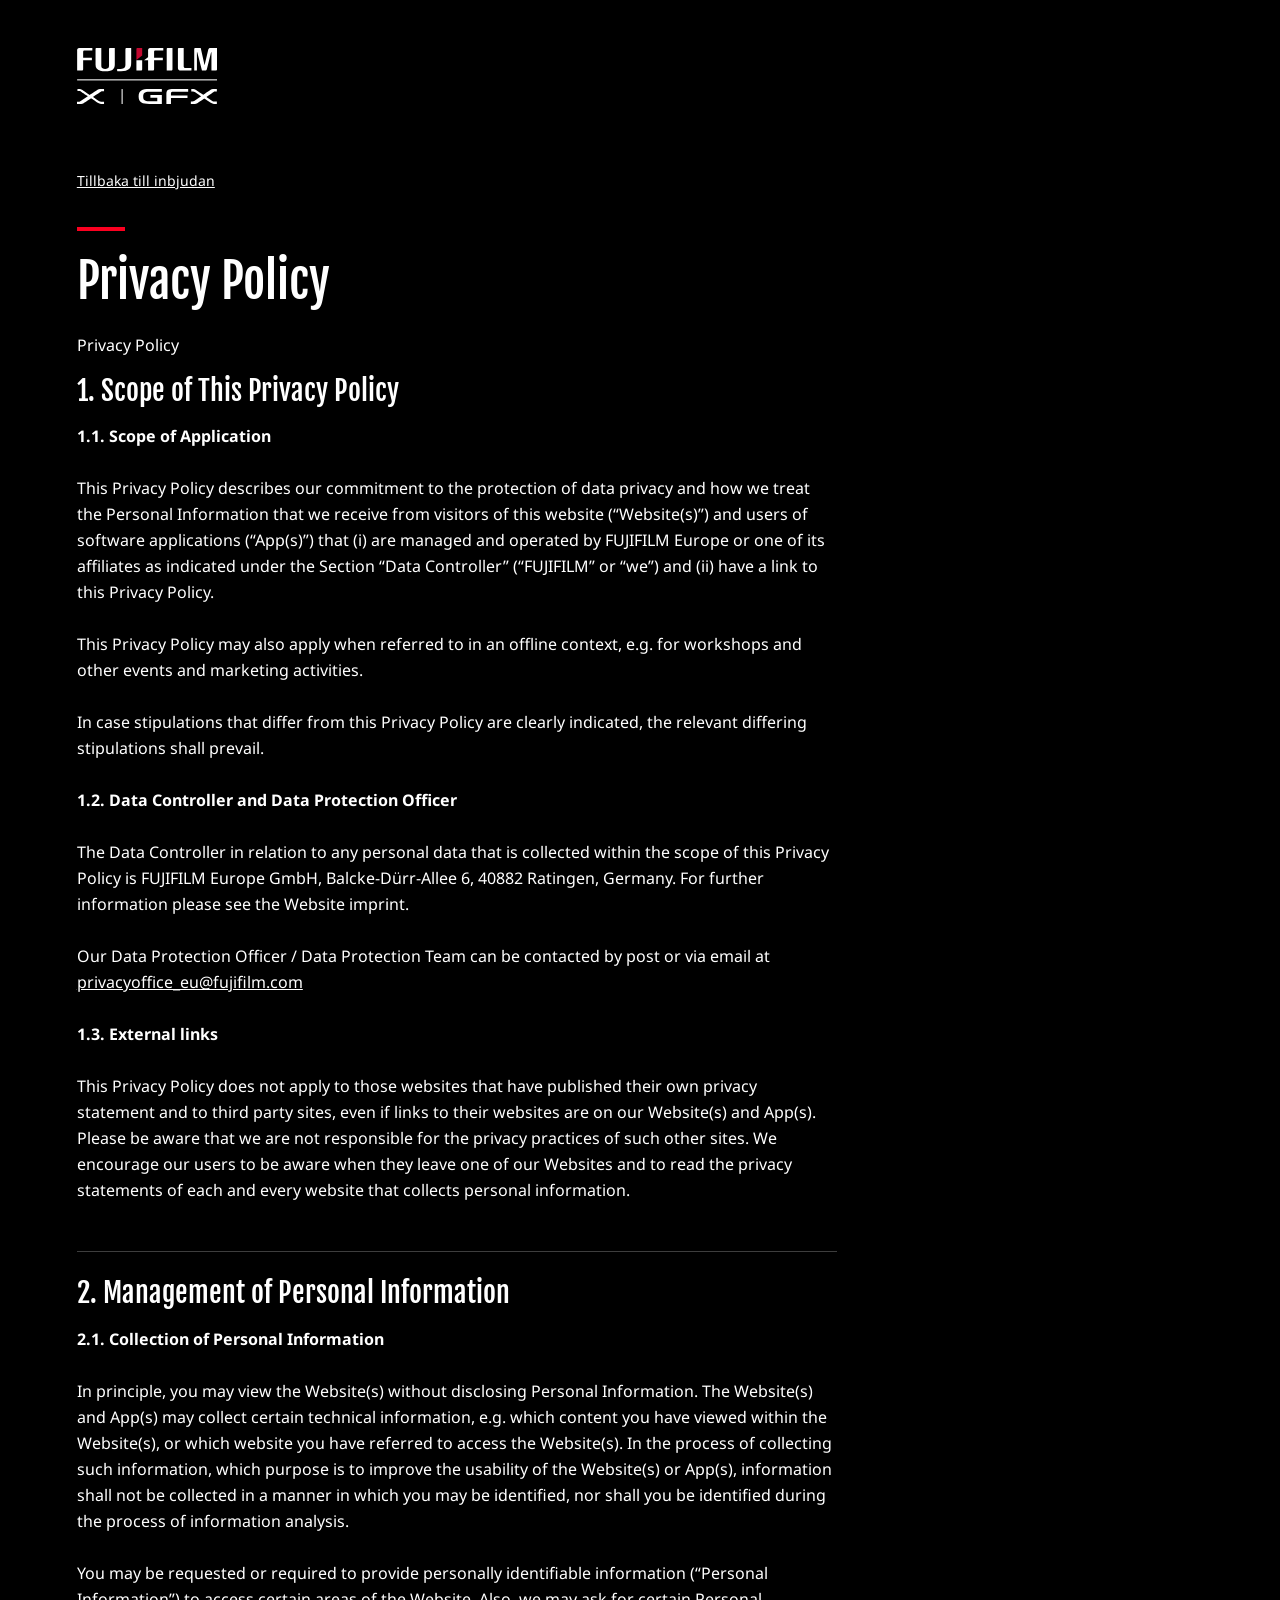
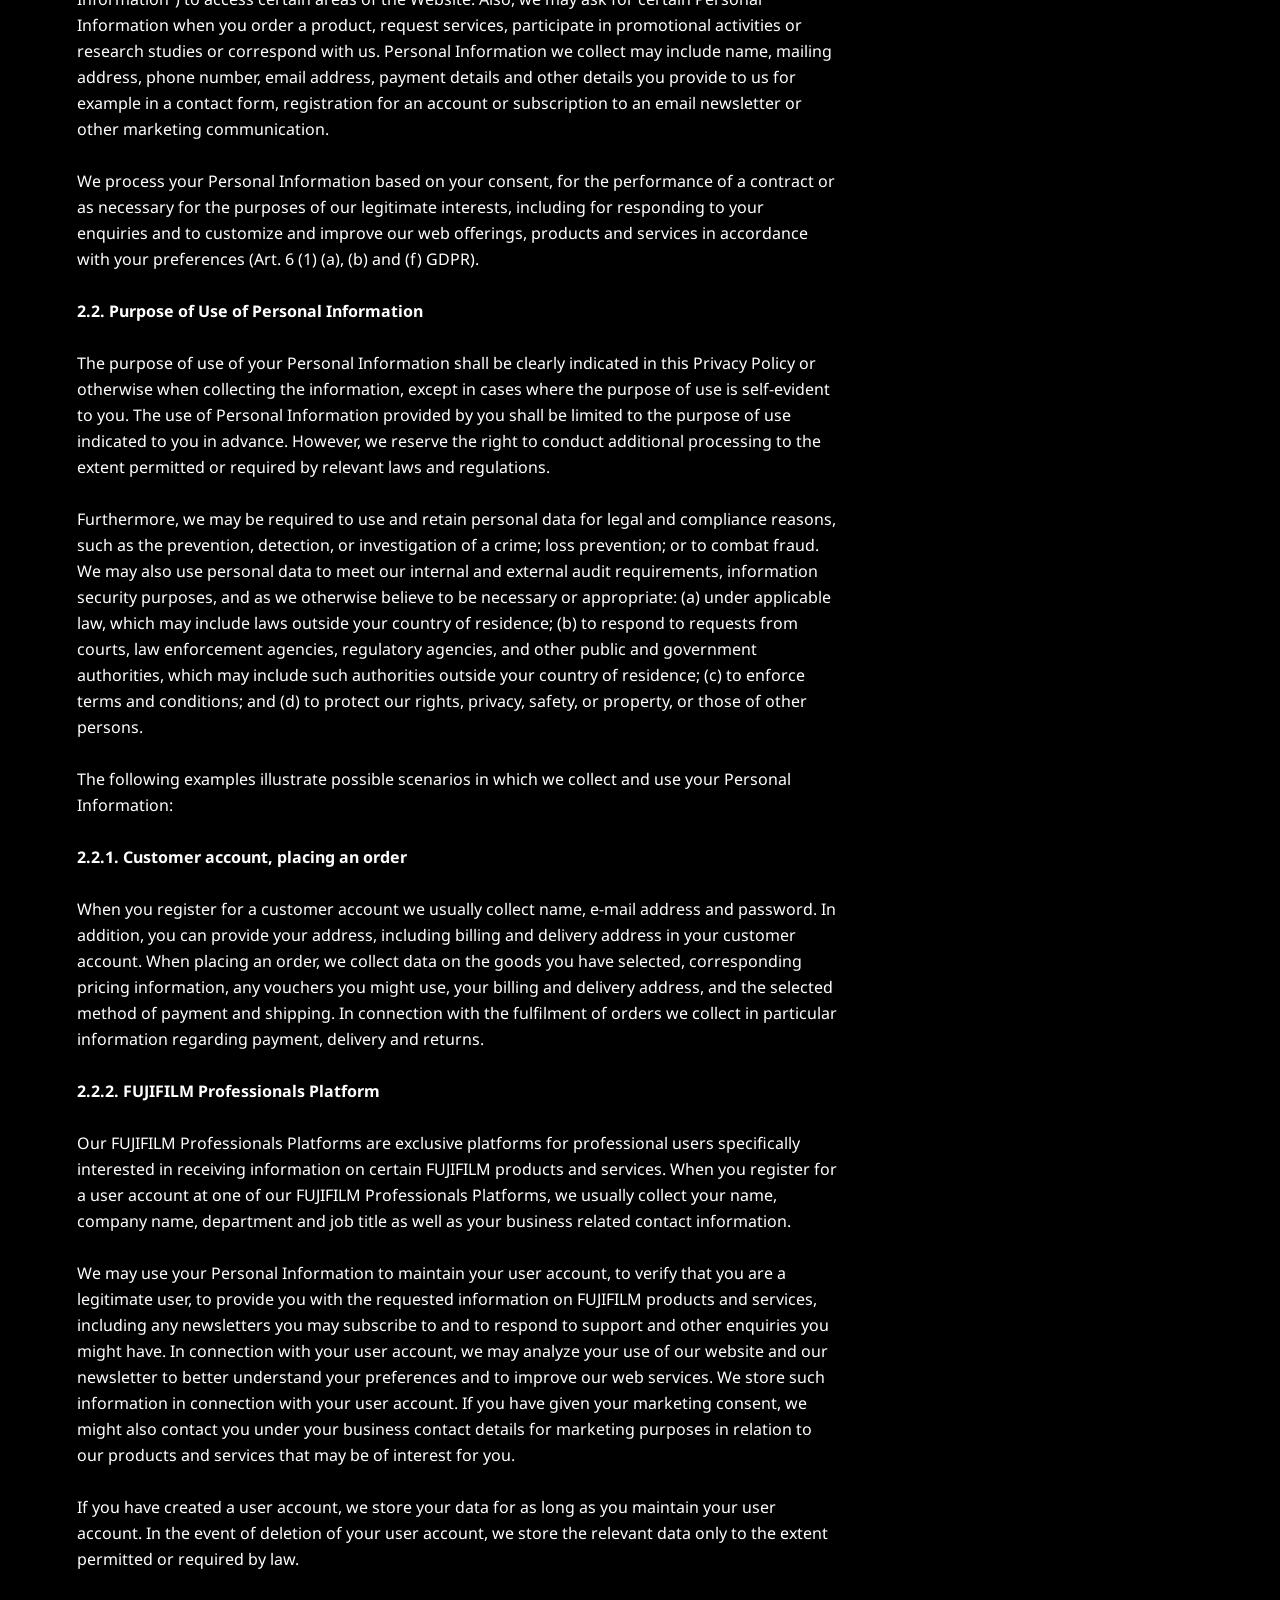
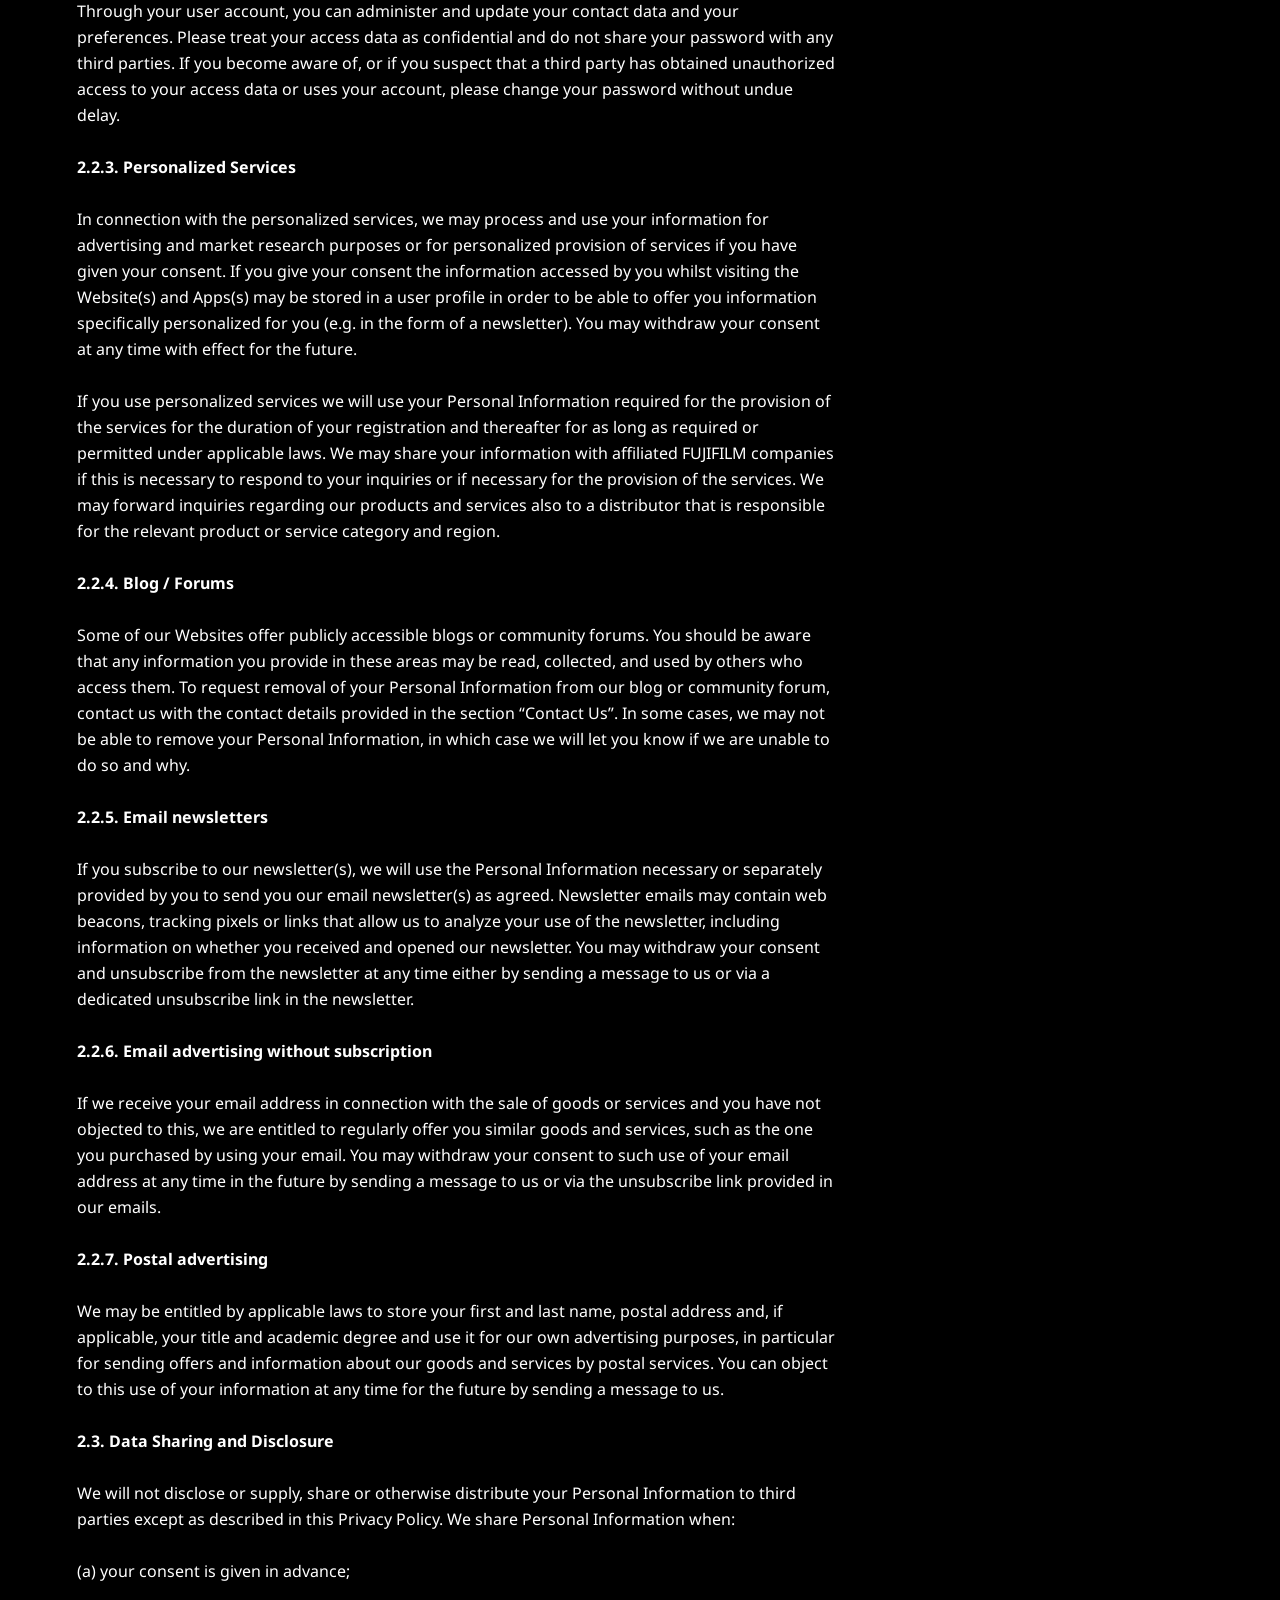
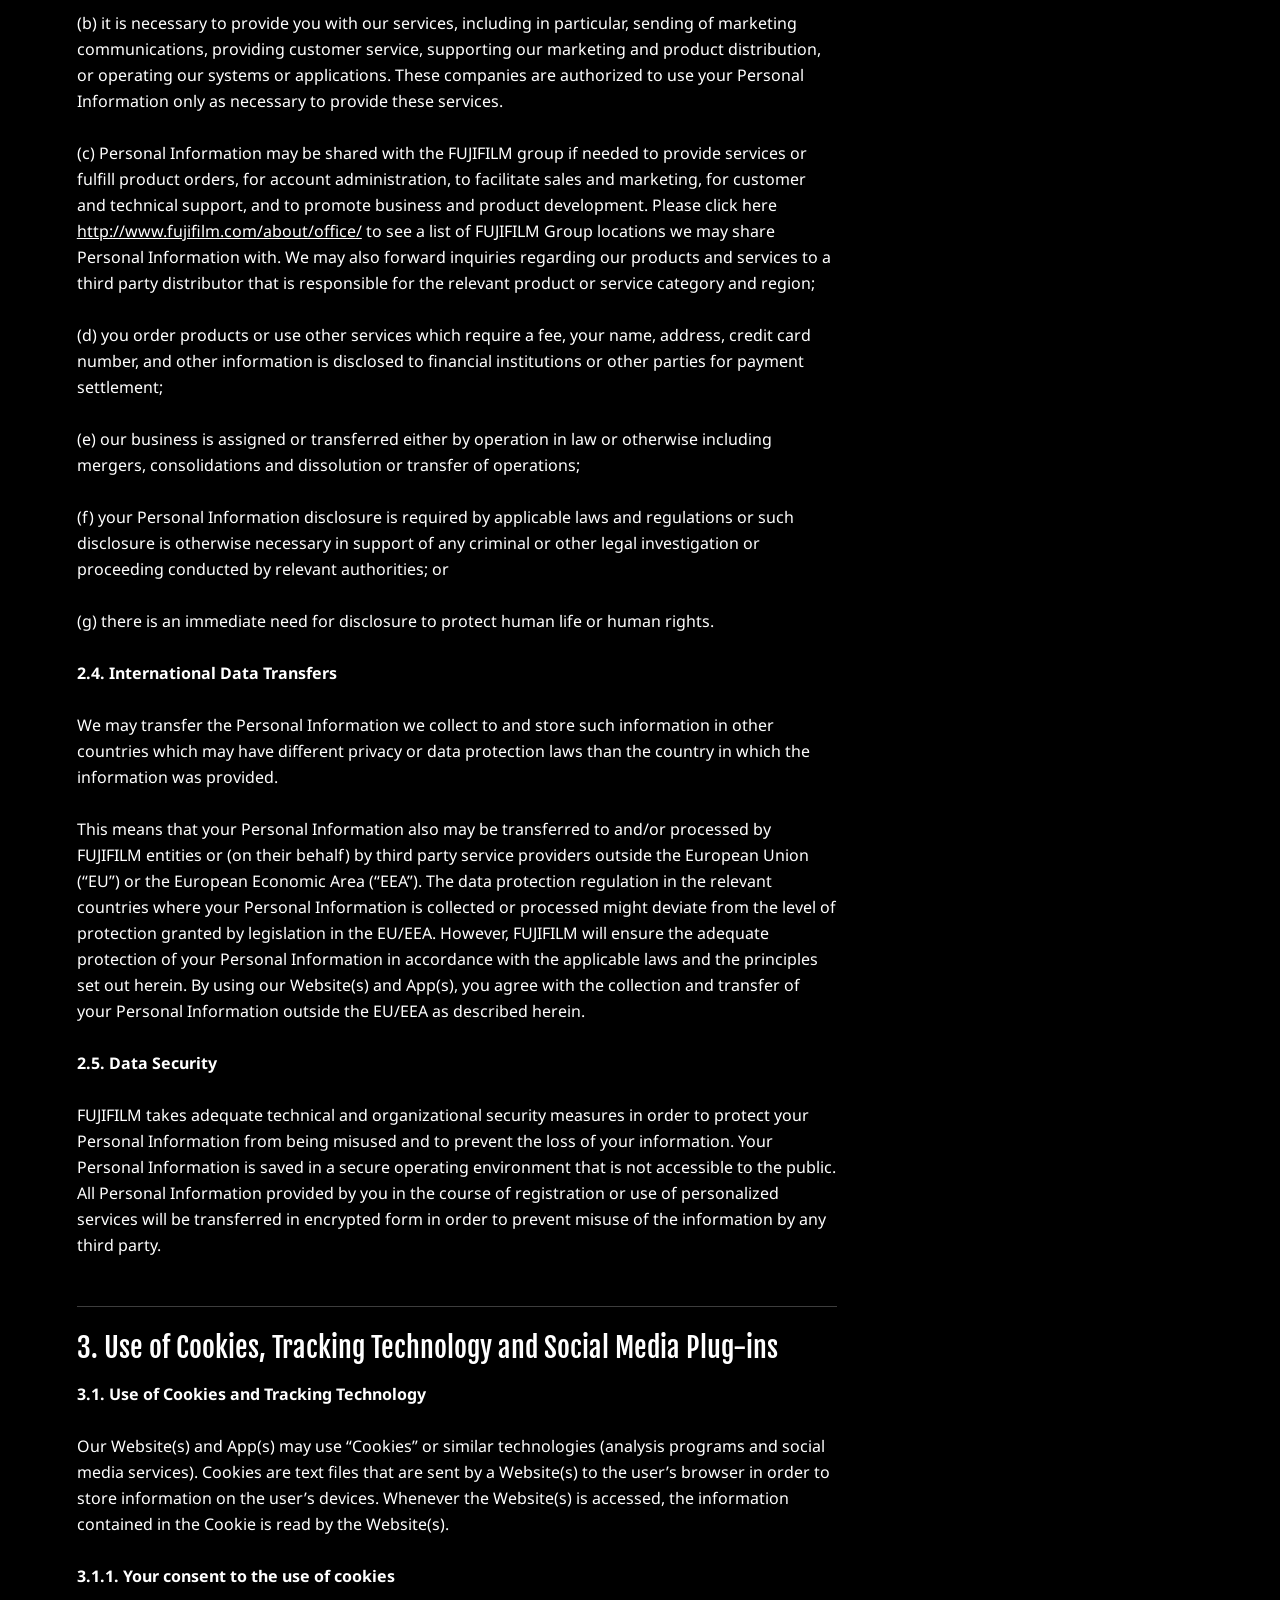
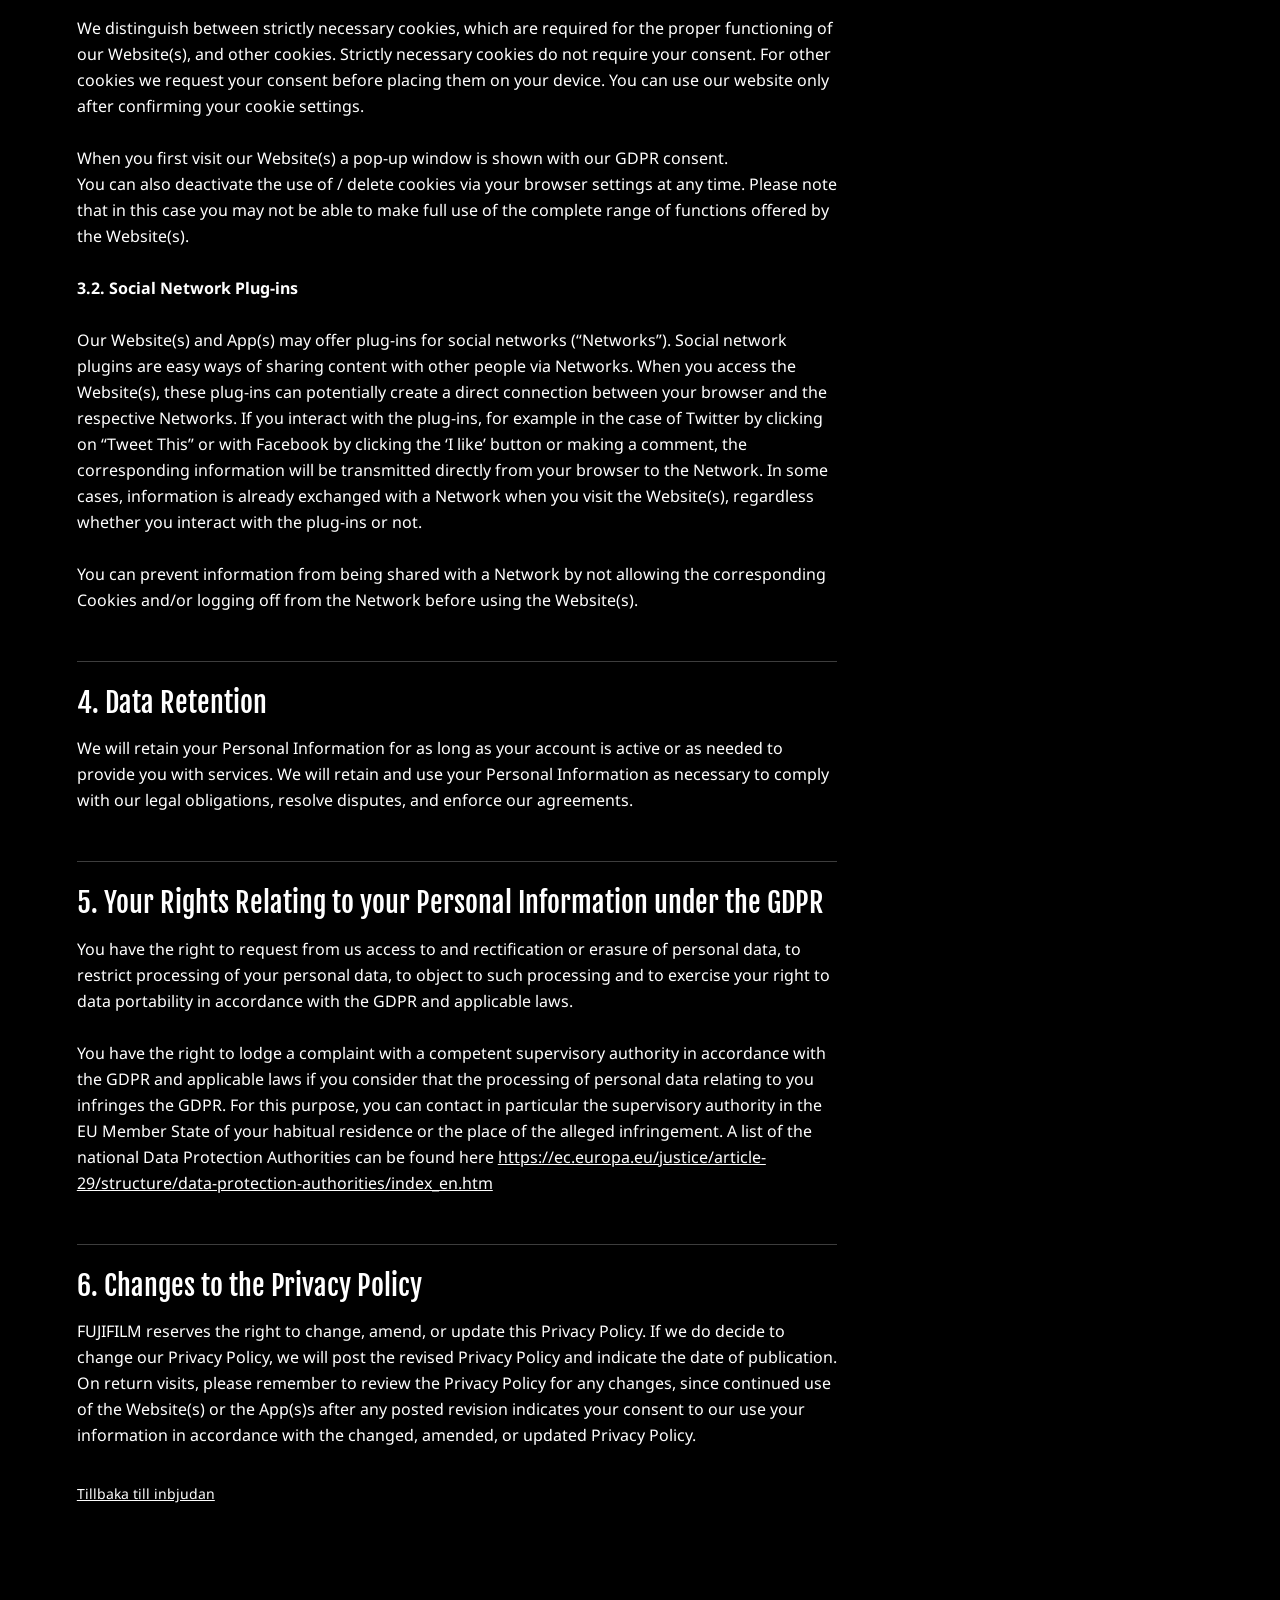
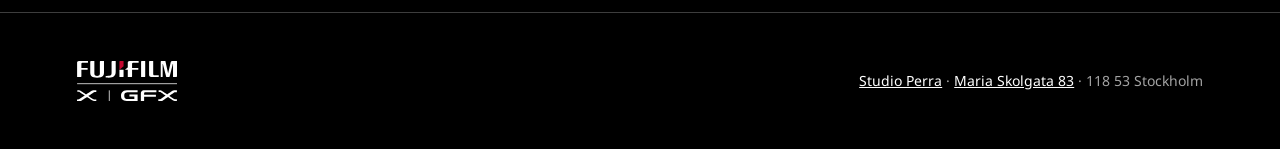
==== privacy.html @ c5d17fc6 "Egen privacy policy-sida Privacy policyn ligger nu som egen sida (privacy.html) i sidans design. Län" ====
<!doctype html>
<html lang="en">
<head>
  <meta charset="utf-8">
  <meta name="viewport" content="width=device-width, initial-scale=1, viewport-fit=cover">
  <meta name="theme-color" content="#000000">
  <meta name="format-detection" content="telephone=no">
  <title>Privacy Policy – FUJIFILM</title>
  <meta name="robots" content="noindex">
  <link rel="preconnect" href="https://fonts.googleapis.com">
  <link rel="preconnect" href="https://fonts.gstatic.com" crossorigin>
  <link href="https://fonts.googleapis.com/css2?family=Fjalla+One&family=Noto+Sans:wght@400;700&display=swap" rel="stylesheet">
  <link rel="stylesheet" href="styles.css?v=6">
</head>
<body>

  <header class="legal__header">
    <a href="index.html" class="legal__logo-link"><img src="img/fujifilm-x-gfx-white.svg" alt="FUJIFILM X | GFX" class="hero__logo hero__logo--fujifilm" width="317" height="126"></a>
  </header>

  <main class="legal">
    <p class="legal__back"><a href="index.html#osa" lang="sv">Tillbaka till inbjudan</a></p>
    <div class="rule"></div>
    <h1 class="h2">Privacy Policy</h1>
    <div class="legal__body">
        Privacy Policy
        <h2 class="h3 legal__heading">1. Scope of This Privacy Policy</h2>
        <p><strong>1.1. Scope of Application</strong><br><br>This Privacy Policy describes our commitment to the protection of data privacy and how we treat the Personal Information that we receive from visitors of this website (“Website(s)”) and users of software applications (“App(s)”) that (i) are managed and operated by FUJIFILM Europe or one of its affiliates as indicated under the Section “Data Controller” (“FUJIFILM” or “we”) and (ii) have a link to this Privacy Policy.<br><br>This Privacy Policy may also apply when referred to in an offline context, e.g. for workshops and other events and marketing activities.<br><br>In case stipulations that differ from this Privacy Policy are clearly indicated, the relevant differing stipulations shall prevail.<br><br><strong>1.2. Data Controller and Data Protection Officer</strong><br><br>The Data Controller in relation to any personal data that is collected within the scope of this Privacy Policy is FUJIFILM Europe GmbH, Balcke-Dürr-Allee 6, 40882 Ratingen, Germany. For further information please see the Website imprint.<br><br>Our Data Protection Officer / Data Protection Team can be contacted by post or via email at <a href="mailto:privacyoffice_eu@fujifilm.com">privacyoffice_eu@fujifilm.com</a><br><br><strong>1.3. External links</strong><br><br>This Privacy Policy does not apply to those websites that have published their own privacy statement and to third party sites, even if links to their websites are on our Website(s) and App(s). Please be aware that we are not responsible for the privacy practices of such other sites. We encourage our users to be aware when they leave one of our Websites and to read the privacy statements of each and every website that collects personal information.</p>
        <h2 class="h3 legal__heading">2. Management of Personal Information</h2>
        <p><strong>2.1. Collection of Personal Information</strong><br><br>In principle, you may view the Website(s) without disclosing Personal Information. The Website(s) and App(s) may collect certain technical information, e.g. which content you have viewed within the Website(s), or which website you have referred to access the Website(s). In the process of collecting such information, which purpose is to improve the usability of the Website(s) or App(s), information shall not be collected in a manner in which you may be identified, nor shall you be identified during the process of information analysis.<br><br>You may be requested or required to provide personally identifiable information (“Personal Information”) to access certain areas of the Website. Also, we may ask for certain Personal Information when you order a product, request services, participate in promotional activities or research studies or correspond with us. Personal Information we collect may include name, mailing address, phone number, email address, payment details and other details you provide to us for example in a contact form, registration for an account or subscription to an email newsletter or other marketing communication.<br><br>We process your Personal Information based on your consent, for the performance of a contract or as necessary for the purposes of our legitimate interests, including for responding to your enquiries and to customize and improve our web offerings, products and services in accordance with your preferences (Art. 6 (1) (a), (b) and (f) GDPR).<br><br><strong>2.2. Purpose of Use of Personal Information</strong><br><br>The purpose of use of your Personal Information shall be clearly indicated in this Privacy Policy or otherwise when collecting the information, except in cases where the purpose of use is self-evident to you. The use of Personal Information provided by you shall be limited to the purpose of use indicated to you in advance. However, we reserve the right to conduct additional processing to the extent permitted or required by relevant laws and regulations.<br><br>Furthermore, we may be required to use and retain personal data for legal and compliance reasons, such as the prevention, detection, or investigation of a crime; loss prevention; or to combat fraud. We may also use personal data to meet our internal and external audit requirements, information security purposes, and as we otherwise believe to be necessary or appropriate: (a) under applicable law, which may include laws outside your country of residence; (b) to respond to requests from courts, law enforcement agencies, regulatory agencies, and other public and government authorities, which may include such authorities outside your country of residence; (c) to enforce terms and conditions; and (d) to protect our rights, privacy, safety, or property, or those of other persons.<br><br>The following examples illustrate possible scenarios in which we collect and use your Personal Information:<br><br><strong>2.2.1. Customer account, placing an order</strong><br><br>When you register for a customer account we usually collect name, e-mail address and password. In addition, you can provide your address, including billing and delivery address in your customer account. When placing an order, we collect data on the goods you have selected, corresponding pricing information, any vouchers you might use, your billing and delivery address, and the selected method of payment and shipping. In connection with the fulfilment of orders we collect in particular information regarding payment, delivery and returns.<br><br><strong>2.2.2. FUJIFILM Professionals Platform</strong><br><br>Our FUJIFILM Professionals Platforms are exclusive platforms for professional users specifically interested in receiving information on certain FUJIFILM products and services. When you register for a user account at one of our FUJIFILM Professionals Platforms, we usually collect your name, company name, department and job title as well as your business related contact information.<br><br>We may use your Personal Information to maintain your user account, to verify that you are a legitimate user, to provide you with the requested information on FUJIFILM products and services, including any newsletters you may subscribe to and to respond to support and other enquiries you might have. In connection with your user account, we may analyze your use of our website and our newsletter to better understand your preferences and to improve our web services. We store such information in connection with your user account. If you have given your marketing consent, we might also contact you under your business contact details for marketing purposes in relation to our products and services that may be of interest for you.<br><br>If you have created a user account, we store your data for as long as you maintain your user account. In the event of deletion of your user account, we store the relevant data only to the extent permitted or required by law.<br><br>Through your user account, you can administer and update your contact data and your preferences. Please treat your access data as confidential and do not share your password with any third parties. If you become aware of, or if you suspect that a third party has obtained unauthorized access to your access data or uses your account, please change your password without undue delay.<br><br><strong>2.2.3. Personalized Services</strong><br><br>In connection with the personalized services, we may process and use your information for advertising and market research purposes or for personalized provision of services if you have given your consent. If you give your consent the information accessed by you whilst visiting the Website(s) and Apps(s) may be stored in a user profile in order to be able to offer you information specifically personalized for you (e.g. in the form of a newsletter). You may withdraw your consent at any time with effect for the future.<br><br>If you use personalized services we will use your Personal Information required for the provision of the services for the duration of your registration and thereafter for as long as required or permitted under applicable laws. We may share your information with affiliated FUJIFILM companies if this is necessary to respond to your inquiries or if necessary for the provision of the services. We may forward inquiries regarding our products and services also to a distributor that is responsible for the relevant product or service category and region.<br><br><strong>2.2.4. Blog / Forums</strong><br><br>Some of our Websites offer publicly accessible blogs or community forums. You should be aware that any information you provide in these areas may be read, collected, and used by others who access them. To request removal of your Personal Information from our blog or community forum, contact us with the contact details provided in the section “Contact Us”. In some cases, we may not be able to remove your Personal Information, in which case we will let you know if we are unable to do so and why.<br><br><strong>2.2.5. Email newsletters</strong><br><br>If you subscribe to our newsletter(s), we will use the Personal Information necessary or separately provided by you to send you our email newsletter(s) as agreed. Newsletter emails may contain web beacons, tracking pixels or links that allow us to analyze your use of the newsletter, including information on whether you received and opened our newsletter. You may withdraw your consent and unsubscribe from the newsletter at any time either by sending a message to us or via a dedicated unsubscribe link in the newsletter.<br><br><strong>2.2.6. Email advertising without subscription</strong><br> <br>If we receive your email address in connection with the sale of goods or services and you have not objected to this, we are entitled to regularly offer you similar goods and services, such as the one you purchased by using your email. You may withdraw your consent to such use of your email address at any time in the future by sending a message to us or via the unsubscribe link provided in our emails.<br><br><strong>2.2.7. Postal advertising</strong><br><br>We may be entitled by applicable laws to store your first and last name, postal address and, if applicable, your title and academic degree and use it for our own advertising purposes, in particular for sending offers and information about our goods and services by postal services. You can object to this use of your information at any time for the future by sending a message to us.<br><br><strong>2.3. Data Sharing and Disclosure</strong><br><br>We will not disclose or supply, share or otherwise distribute your Personal Information to third parties except as described in this Privacy Policy. We share Personal Information when:<br><br>(a) your consent is given in advance;<br><br>(b) it is necessary to provide you with our services, including in particular, sending of marketing communications, providing customer service, supporting our marketing and product distribution, or operating our systems or applications. These companies are authorized to use your Personal Information only as necessary to provide these services.<br><br>(c) Personal Information may be shared with the FUJIFILM group if needed to provide services or fulfill product orders, for account administration, to facilitate sales and marketing, for customer and technical support, and to promote business and product development. Please click here <a href="http://www.fujifilm.com/about/office/" target="_blank" rel="noopener">http://www.fujifilm.com/about/office/</a> to see a list of FUJIFILM Group locations we may share Personal Information with. We may also forward inquiries regarding our products and services to a third party distributor that is responsible for the relevant product or service category and region;<br><br>(d) you order products or use other services which require a fee, your name, address, credit card number, and other information is disclosed to financial institutions or other parties for payment settlement;<br><br>(e) our business is assigned or transferred either by operation in law or otherwise including mergers, consolidations and dissolution or transfer of operations;<br><br>(f) your Personal Information disclosure is required by applicable laws and regulations or such disclosure is otherwise necessary in support of any criminal or other legal investigation or proceeding conducted by relevant authorities; or<br><br>(g) there is an immediate need for disclosure to protect human life or human rights.<br><br><strong>2.4. International Data Transfers</strong><br><br>We may transfer the Personal Information we collect to and store such information in other countries which may have different privacy or data protection laws than the country in which the information was provided.<br><br>This means that your Personal Information also may be transferred to and/or processed by FUJIFILM entities or (on their behalf) by third party service providers outside the European Union (“EU”) or the European Economic Area (“EEA”). The data protection regulation in the relevant countries where your Personal Information is collected or processed might deviate from the level of protection granted by legislation in the EU/EEA. However, FUJIFILM will ensure the adequate protection of your Personal Information in accordance with the applicable laws and the principles set out herein. By using our Website(s) and App(s), you agree with the collection and transfer of your Personal Information outside the EU/EEA as described herein.<br><br><strong>2.5. Data Security</strong><br><br>FUJIFILM takes adequate technical and organizational security measures in order to protect your Personal Information from being misused and to prevent the loss of your information. Your Personal Information is saved in a secure operating environment that is not accessible to the public. All Personal Information provided by you in the course of registration or use of personalized services will be transferred in encrypted form in order to prevent misuse of the information by any third party.</p>
        <h2 class="h3 legal__heading">3. Use of Cookies, Tracking Technology and Social Media Plug-ins</h2>
        <p><strong>3.1. Use of Cookies and Tracking Technology</strong><br><br>Our Website(s) and App(s) may use “Cookies” or similar technologies (analysis programs and social media services). Cookies are text files that are sent by a Website(s) to the user’s browser in order to store information on the user’s devices. Whenever the Website(s) is accessed, the information contained in the Cookie is read by the Website(s).<br><br><strong>3.1.1. Your consent to the use of cookies</strong><br><br>We distinguish between strictly necessary cookies, which are required for the proper functioning of our Website(s), and other cookies. Strictly necessary cookies do not require your consent. For other cookies we request your consent before placing them on your device. You can use our website only after confirming your cookie settings.<br><br>When you first visit our Website(s) a pop-up window is shown with our GDPR consent. <br>You can also deactivate the use of / delete cookies via your browser settings at any time. Please note that in this case you may not be able to make full use of the complete range of functions offered by the Website(s).<br><br><strong>3.2. Social Network Plug-ins</strong><br><br>Our Website(s) and App(s) may offer plug-ins for social networks (“Networks”). Social network plugins are easy ways of sharing content with other people via Networks. When you access the Website(s), these plug-ins can potentially create a direct connection between your browser and the respective Networks. If you interact with the plug-ins, for example in the case of Twitter by clicking on “Tweet This” or with Facebook by clicking the ‘I like’ button or making a comment, the corresponding information will be transmitted directly from your browser to the Network. In some cases, information is already exchanged with a Network when you visit the Website(s), regardless whether you interact with the plug-ins or not.<br><br>You can prevent information from being shared with a Network by not allowing the corresponding Cookies and/or logging off from the Network before using the Website(s).<br> </p>
        <h2 class="h3 legal__heading">4. Data Retention</h2>
        <p>We will retain your Personal Information for as long as your account is active or as needed to provide you with services. We will retain and use your Personal Information as necessary to comply with our legal obligations, resolve disputes, and enforce our agreements.</p>
        <h2 class="h3 legal__heading">5. Your Rights Relating to your Personal Information under the GDPR</h2>
        <p>You have the right to request from us access to and rectification or erasure of personal data, to restrict processing of your personal data, to object to such processing and to exercise your right to data portability in accordance with the GDPR and applicable laws.<br><br>You have the right to lodge a complaint with a competent supervisory authority in accordance with the GDPR and applicable laws if you consider that the processing of personal data relating to you infringes the GDPR. For this purpose, you can contact in particular the supervisory authority in the EU Member State of your habitual residence or the place of the alleged infringement. A list of the national Data Protection Authorities can be found here <a href="https://ec.europa.eu/justice/article-29/structure/data-protection-authorities/index_en.htm" target="_blank" rel="noopener">https://ec.europa.eu/justice/article-29/structure/data-protection-authorities/index_en.htm</a></p>
        <h2 class="h3 legal__heading">6. Changes to the Privacy Policy</h2>
        <p>FUJIFILM reserves the right to change, amend, or update this Privacy Policy. If we do decide to change our Privacy Policy, we will post the revised Privacy Policy and indicate the date of publication. On return visits, please remember to review the Privacy Policy for any changes, since continued use of the Website(s) or the App(s)s after any posted revision indicates your consent to our use your information in accordance with the changed, amended, or updated Privacy Policy.</p>
    </div>
    <p class="legal__back"><a href="index.html#osa" lang="sv">Tillbaka till inbjudan</a></p>
  </main>

  <footer class="footer">
    <div class="footer__logos">
      <img src="img/fujifilm-x-gfx-white.svg" alt="FUJIFILM X | GFX" class="footer__logo footer__logo--fujifilm" width="317" height="126" loading="lazy">
    </div>
    <p class="footer__address small muted" lang="sv"><a href="https://studioperra.se">Studio Perra</a><span class="footer__sep" aria-hidden="true"> · </span><a href="https://www.google.se/maps/place/Maria+Skolgata+83,+118+53+Stockholm/">Maria Skolgata 83</a><span class="footer__sep" aria-hidden="true"> · </span><span>118 53 Stockholm</span></p>
  </footer>

</body>
</html>
---- styles.css ----
/* ------------------------------------------------------------------
   FUJIFILM X Summit AW – RSVP
   Tokens från designsystemet "Fujifilm Imaging" (design/fujifilm-imaging-tokens.json)
   ------------------------------------------------------------------ */

:root {
  --comm-red: #fb0020;
  --comm-black: #000000;
  --white: #ffffff;
  --surface: var(--comm-black);
  --surface-alt: #1a1a1a;
  --ink: var(--white);
  --ink-muted: #a3a3a3;
  --hairline: #3d3d3d;
  --accent: var(--comm-red);

  --font-display: "Fjalla One", "Arial Narrow", sans-serif;
  --font-text: "Noto Sans", system-ui, -apple-system, sans-serif;

  --space-1: 4px;
  --space-2: 8px;
  --space-3: 16px;
  --space-4: 24px;
  --space-5: 32px;
  --space-6: 48px;
  --space-7: 64px;
  --space-8: 96px;

  --gutter: max(clamp(20px, 6vw, 96px), env(safe-area-inset-left), env(safe-area-inset-right));
  --radius-0: 0px;
  --radius-sm: 2px;
}

*, *::before, *::after { box-sizing: border-box; }

html {
  scroll-behavior: smooth;
  -webkit-text-size-adjust: 100%;
  text-size-adjust: 100%;
}

@media (prefers-reduced-motion: reduce) {
  html { scroll-behavior: auto; }
}

body {
  margin: 0;
  min-height: 100vh;
  background: var(--surface);
  color: var(--ink);
  font-family: var(--font-text);
  font-size: 16px;
  line-height: 26px;
  -webkit-font-smoothing: antialiased;
  -webkit-tap-highlight-color: rgba(255, 255, 255, 0.15);
}

a { color: var(--white); }
@media (hover: hover) {
  a:hover { color: var(--ink-muted); }
}

img { display: block; max-width: 100%; }

/* ---------- Typografi ---------- */

.h2 {
  margin: 0;
  font-family: var(--font-display);
  font-weight: 400;
  font-size: 48px;
  line-height: 1.1;
  letter-spacing: 0;
}

.h3 {
  margin: 0;
  font-family: var(--font-display);
  font-weight: 400;
  font-size: 28px;
  line-height: 1.2;
  letter-spacing: 0;
}

.h3--large { font-size: 36px; line-height: 1.15; }

.lead { margin: 0; font-size: 20px; line-height: 32px; }
.body { margin: 0; font-size: 16px; line-height: 26px; }
.small { margin: 0; font-size: 14px; line-height: 22px; }
.caption { margin: 0; font-size: 12px; line-height: 18px; }
.muted { color: var(--ink-muted); }
.accent { color: var(--accent); }

.label-caps {
  font-family: var(--font-display);
  font-size: 16px;
  line-height: 1.25;
  text-transform: uppercase;
  letter-spacing: 0;
}

.rule { width: 48px; height: 4px; background: var(--accent); }

/* ---------- Knappar ---------- */

.btn {
  display: inline-flex;
  align-items: center;
  justify-content: center;
  height: 56px;
  padding: 0 var(--space-5);
  background: var(--white);
  color: var(--comm-black);
  border: 0;
  border-radius: var(--radius-0);
  font-family: var(--font-text);
  font-size: 16px;
  font-weight: 700;
  text-decoration: none;
  cursor: pointer;
}
@media (hover: hover) {
  .btn:hover { background: var(--accent); color: var(--white); }
}
.btn:active { background: var(--accent); color: var(--white); }
.btn:focus-visible { outline: 2px solid var(--accent); outline-offset: 3px; }

.btn--ghost {
  background: transparent;
  color: var(--white);
  border: 1px solid var(--white);
  align-self: flex-start;
}

/* ---------- Hero ---------- */

.hero {
  position: relative;
  width: 100%;
  height: 700px;
  display: flex;
  flex-direction: column;
  justify-content: space-between;
  padding: var(--space-6) var(--gutter) 112px;
  background-color: var(--comm-black);
  background-image: url("img/hero.jpg");
  background-size: cover;
  background-position: center center;
  background-repeat: no-repeat;
}

.hero__logos { display: flex; align-items: center; gap: var(--space-4); }
.hero__logo--fujifilm { height: 56px; width: auto; }

.hero__text {
  display: flex;
  flex-direction: column;
  gap: var(--space-3);
  max-width: 560px;
}

.hero__title {
  margin: 0;
  font-family: var(--font-display);
  font-weight: 400;
  font-size: 64px;
  line-height: 1.05;
  letter-spacing: 0;
  color: var(--white);
}

.hero__lead { margin: 0; font-size: 18px; line-height: 28px; }
.hero__cta { margin-top: var(--space-3); }

/* ---------- Fakta ---------- */

.facts { padding: var(--space-7) var(--gutter); }

.facts__grid {
  display: grid;
  grid-template-columns: repeat(5, minmax(0, 1fr));
  gap: var(--space-5);
}

.fact {
  display: flex;
  flex-direction: column;
  gap: var(--space-2);
  border-top: 2px solid var(--accent);
  padding-top: var(--space-3);
}

.fact__label {
  font-family: var(--font-display);
  font-size: 16px;
  line-height: 1.25;
  text-transform: uppercase;
  color: var(--ink-muted);
}

.fact__value { font-size: 16px; line-height: 26px; }
.fact__link { color: var(--white); text-decoration: underline; text-underline-offset: 3px; }

/* ---------- Inbjudan ---------- */

.invite { padding: var(--space-7) var(--gutter) var(--space-8); }

.invite__row {
  display: flex;
  flex-wrap: wrap;
  gap: var(--space-7);
  align-items: flex-start;
}

.invite__copy {
  flex: 1 1 420px;
  min-width: 0;
  display: flex;
  flex-direction: column;
  gap: var(--space-4);
}

.invite__program { flex: 1 1 360px; min-width: 0; }
.invite__program .h3 { margin-bottom: var(--space-4); }

.program { list-style: none; margin: 0; padding: 0; }

.program__item {
  display: flex;
  gap: var(--space-3);
  padding: var(--space-3) 0;
  border-top: 1px solid var(--hairline);
}
.program__item:last-child { border-bottom: 1px solid var(--hairline); }

.program__time {
  font-family: var(--font-display);
  font-size: 22px;
  line-height: 26px;
  color: var(--accent);
  min-width: 56px;
}

.program__text { font-size: 16px; line-height: 26px; }

/* ---------- OSA ---------- */

.rsvp { padding: 0 var(--gutter) var(--space-8); scroll-margin-top: var(--space-4); }

.rsvp__row {
  display: flex;
  flex-wrap: wrap;
  gap: var(--space-5);
  align-items: stretch;
}

.rsvp__image {
  flex: 1 1 320px;
  min-width: 0;
  width: 100%;
  height: auto;
  aspect-ratio: 3 / 4;
  object-fit: cover;
}

.rsvp__panel {
  flex: 2 1 420px;
  min-width: 0;
  padding: var(--space-6);
  display: flex;
  flex-direction: column;
  justify-content: center;
  gap: var(--space-4);
}

.glass {
  background: rgba(255, 255, 255, 0.10);
  border: 1px solid rgba(255, 255, 255, 0.35);
  backdrop-filter: blur(6px);
  -webkit-backdrop-filter: blur(6px);
}

/* ---------- Formulär ---------- */

.form { display: flex; flex-direction: column; gap: var(--space-4); }
.form[hidden] { display: none; }
.form__intro { display: flex; flex-direction: column; gap: 12px; }

.form__grid-2 {
  display: grid;
  grid-template-columns: repeat(2, minmax(0, 1fr));
  gap: var(--space-3);
}
.form__grid-2--tight { gap: var(--space-2); }

.form__extra { display: flex; flex-direction: column; gap: var(--space-3); }
.form__extra[hidden] { display: none; }

.form__submit {
  display: flex;
  flex-direction: column;
  gap: var(--space-3);
  align-items: flex-start;
}

.fieldset {
  margin: 0;
  padding: 0;
  border: 0;
  display: flex;
  flex-direction: column;
  gap: var(--space-2);
}
.fieldset legend { padding: 0; }

.label {
  display: block;
  font-size: 14px;
  line-height: 22px;
  color: var(--white);
  margin-bottom: var(--space-2);
}

.input {
  width: 100%;
  height: 52px;
  padding: 0 var(--space-3);
  background: transparent;
  color: var(--white);
  border: 1px solid var(--white);
  border-radius: var(--radius-sm);
  font-family: var(--font-text);
  font-size: 16px;
}
.input::placeholder { color: var(--ink-muted); }
.input:focus { outline: 2px solid var(--accent); outline-offset: 2px; }
.input:user-invalid { border-color: var(--accent); }

.choice {
  display: flex;
  align-items: center;
  gap: 12px;
  min-height: 44px;
  padding: var(--space-2) var(--space-3);
  border: 1px solid var(--white);
  cursor: pointer;
  font-size: 16px;
  color: var(--white);
  background: transparent;
}
.choice--tall { min-height: 52px; }
.choice input { width: 18px; height: 18px; accent-color: var(--accent); margin: 0; }
.choice:has(input[type="radio"]:checked) { border-color: var(--accent); }
.choice:focus-within { outline: 2px solid var(--accent); outline-offset: 2px; }

/* Felmeddelanden, spamfälla och knapplägen (script.js) */

.field__error,
.form__error {
  margin: var(--space-2) 0 0;
  padding-left: var(--space-2);
  border-left: 2px solid var(--accent);
  font-size: 14px;
  line-height: 22px;
  color: var(--white);
}
.form__error { margin: 0; }
.field__error[hidden],
.form__error[hidden] { display: none; }

.input[aria-invalid="true"] { border-color: var(--accent); }
textarea.input { height: auto; min-height: 120px; padding: 12px var(--space-3); line-height: 26px; }
select.input { appearance: none; }
select.input option { color: var(--comm-black); }

.form__fields-wrap { display: flex; flex-direction: column; gap: var(--space-4); }
.form__fields-wrap[hidden] { display: none; }
.form__notes { display: flex; flex-direction: column; gap: var(--space-3); }

.btn[disabled] { opacity: 0.5; cursor: default; }
.btn[disabled]:hover,
.btn[disabled]:active { background: var(--white); color: var(--comm-black); }

.visually-hidden {
  position: absolute;
  width: 1px;
  height: 1px;
  overflow: hidden;
  clip-path: inset(50%);
  white-space: nowrap;
}

.thanks { display: flex; flex-direction: column; gap: var(--space-3); }
.thanks[hidden] { display: none; }

/* ---------- Footer ---------- */

.footer {
  padding: var(--space-6) var(--gutter);
  display: flex;
  flex-wrap: wrap;
  justify-content: space-between;
  align-items: center;
  gap: var(--space-4);
  border-top: 1px solid var(--hairline);
}

.footer__logos { display: flex; align-items: center; gap: var(--space-4); }
.footer__logo--fujifilm { height: 40px; width: auto; }

/* ---------- Responsivt ---------- */

@media (max-width: 1100px) {
  .facts__grid { grid-template-columns: repeat(3, minmax(0, 1fr)); }
}

@media (max-width: 720px) {
  /* Hero: bilden överst, texten på svart under. Text ligger aldrig på kameran. */
  .hero {
    display: block;
    height: auto;
    padding: 0;
    background-image: none;
  }
  .hero__logos {
    align-items: flex-start;
    height: min(64vw, 320px);
    padding: var(--space-4) var(--gutter);
    padding-top: max(var(--space-4), env(safe-area-inset-top));
    background-color: var(--comm-black);
    background-image: url("img/hero-mobile.jpg");
    background-size: cover;
    background-position: 82% center;
    background-repeat: no-repeat;
  }
  .hero__logo--fujifilm { height: 44px; }
  .hero__text {
    max-width: none;
    padding: var(--space-5) var(--gutter) var(--space-6);
  }
  .hero__title { font-size: clamp(30px, 10.2vw, 44px); }
  .hero__lead { font-size: 17px; line-height: 27px; }
  .hero__cta .btn { width: 100%; }

  .h2 { font-size: clamp(26px, 8.4vw, 36px); }
  .rsvp .h2 { font-size: clamp(23px, 7.3vw, 36px); }
  .lead { font-size: 18px; line-height: 28px; }
  .caption { font-size: 14px; line-height: 21px; }

  .facts { padding: var(--space-6) var(--gutter); }
  .facts__grid { grid-template-columns: repeat(2, minmax(0, 1fr)); gap: var(--space-4) var(--space-3); }
  .fact:last-child { grid-column: 1 / -1; }
  .fact__link { display: inline-block; padding: 9px 0; }
  .fact__link + br { display: none; }
  .fact__value .fact__link { display: block; }

  .invite { padding: var(--space-5) var(--gutter) var(--space-7); }
  .invite__row { gap: var(--space-6); }
  .invite__copy, .invite__program { flex-basis: 100%; }

  /* Formuläret först, bilden efter. */
  .rsvp { padding-bottom: var(--space-7); }
  .rsvp__panel { order: -1; flex-basis: 100%; padding: var(--space-5) var(--space-4); }
  .rsvp__image { flex: 0 0 100%; aspect-ratio: 3 / 4; }
  .form__grid-2 { grid-template-columns: 1fr; }
  .form__submit { align-items: stretch; }
  .form__submit .btn, .thanks .btn { width: 100%; }
  .form__notes a { display: block; padding: 12px 0; }

  .footer {
    flex-direction: column;
    align-items: flex-start;
    padding: var(--space-5) var(--gutter);
    padding-bottom: max(var(--space-5), env(safe-area-inset-bottom));
  }
  .footer__address { display: flex; flex-direction: column; }
  .footer__address a { padding: 11px 0; }
  .footer__address span { padding: 4px 0; }
  .footer__sep { display: none; }
}

/* Pekskärm oavsett bredd (surfplatta): större tryckytor och läsbar finstilt. */
@media (pointer: coarse) {
  .caption { font-size: 14px; line-height: 21px; }
  .fact__link { display: inline-block; padding: 9px 0; }
  .form__notes a { display: inline-block; padding: 12px 0; }
  .form__notes a.notes__inline { display: inline; padding: 0; }
  .footer a { display: inline-block; padding: 11px 0; }
}

@media (max-width: 720px) {
  .form__notes a { display: block; }
  .form__notes a.notes__inline { display: inline; padding: 0; }
}

/* ---------- Privacy policy (privacy.html) ---------- */

.legal__header { padding: var(--space-6) var(--gutter) 0; }
.legal__logo-link { display: inline-block; }

.legal {
  max-width: calc(760px + 2 * var(--gutter));
  padding: var(--space-6) var(--gutter) var(--space-8);
  display: flex;
  flex-direction: column;
  gap: var(--space-4);
}

.legal__back { margin: 0; font-size: 14px; line-height: 22px; }
.legal__back a { display: inline-block; padding: 11px 0; }

.legal__body { display: flex; flex-direction: column; gap: var(--space-3); }
.legal__body p,
.legal__body ul,
.legal__body ol { margin: 0; font-size: 16px; line-height: 26px; overflow-wrap: anywhere; }
.legal__body ul,
.legal__body ol { padding-left: var(--space-4); display: flex; flex-direction: column; gap: var(--space-2); }
.legal__heading { margin-top: var(--space-5); padding-top: var(--space-4); border-top: 1px solid var(--hairline); }
.legal__heading:first-child { margin-top: 0; padding-top: 0; border-top: 0; }

@media (max-width: 720px) {
  .legal__header { padding-top: max(var(--space-4), env(safe-area-inset-top)); }
  .legal { padding-top: var(--space-5); padding-bottom: var(--space-7); }
  .legal__heading { font-size: 24px; }
}
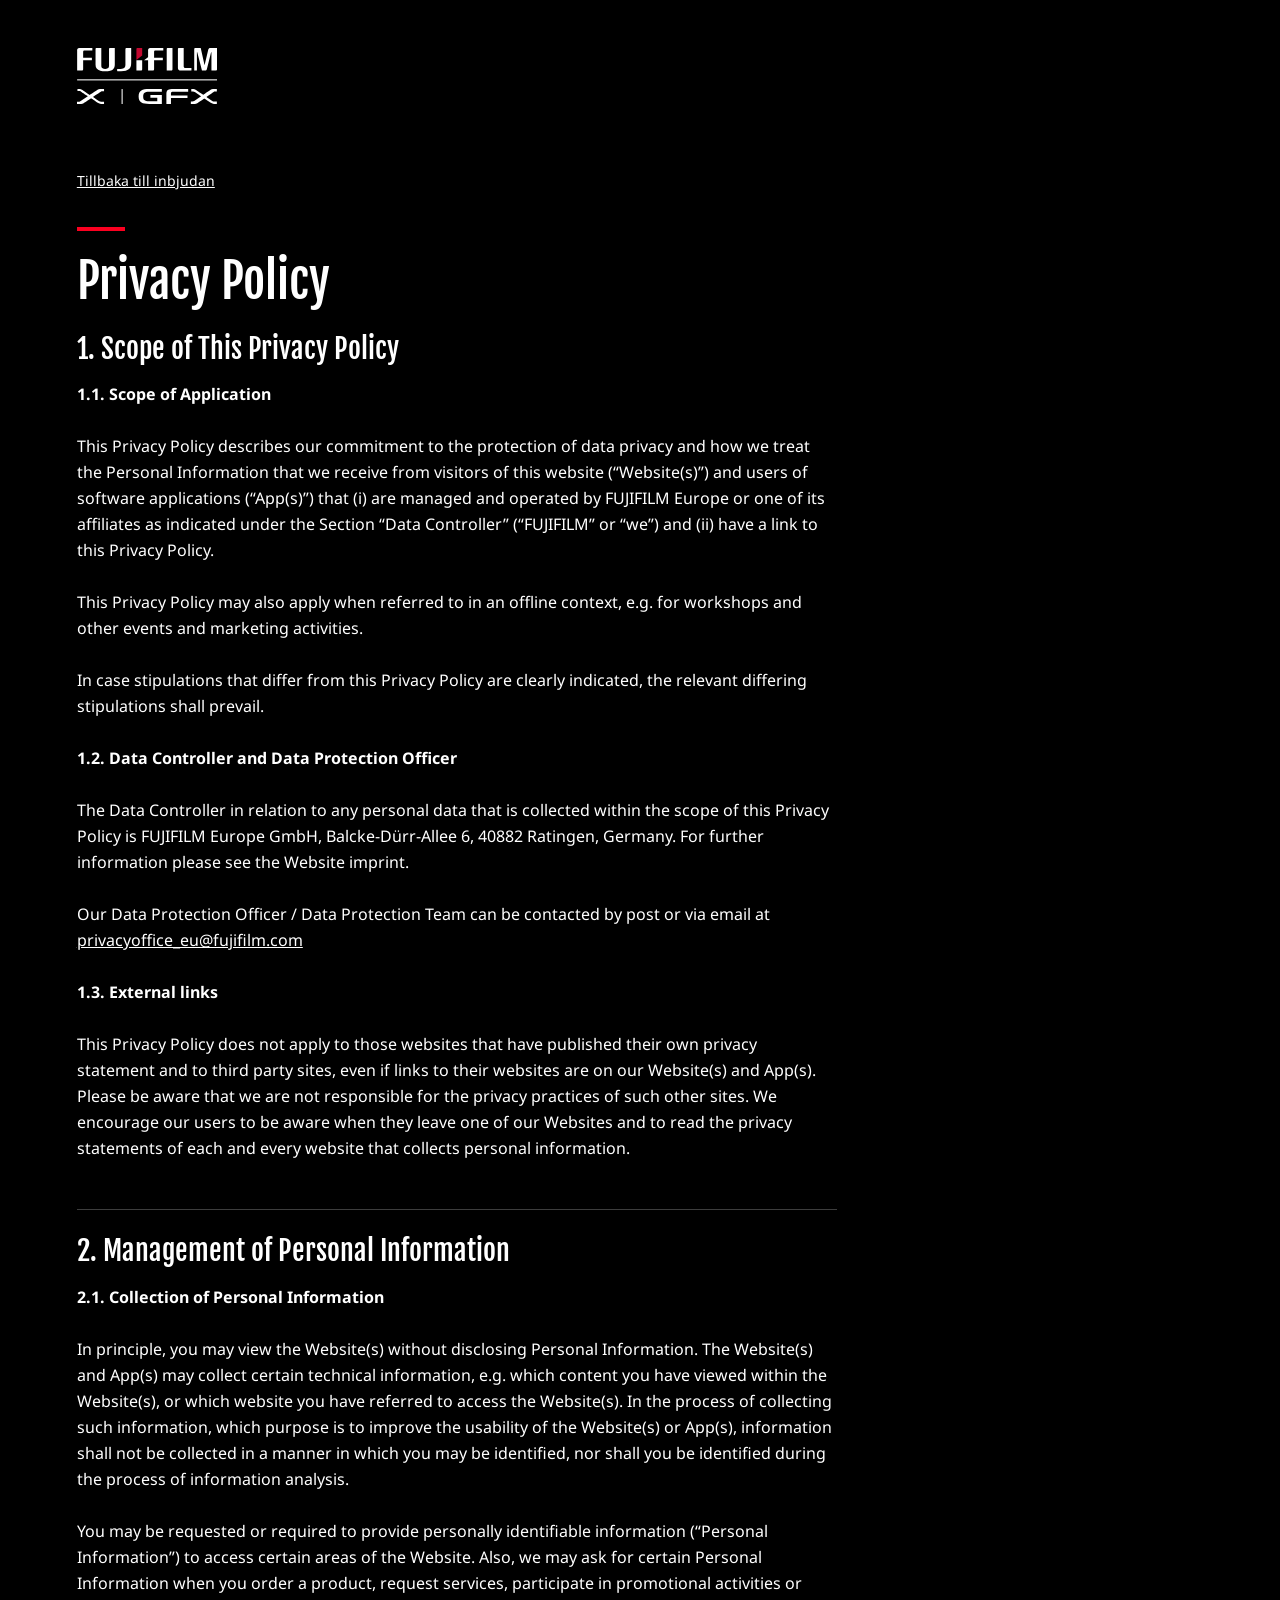
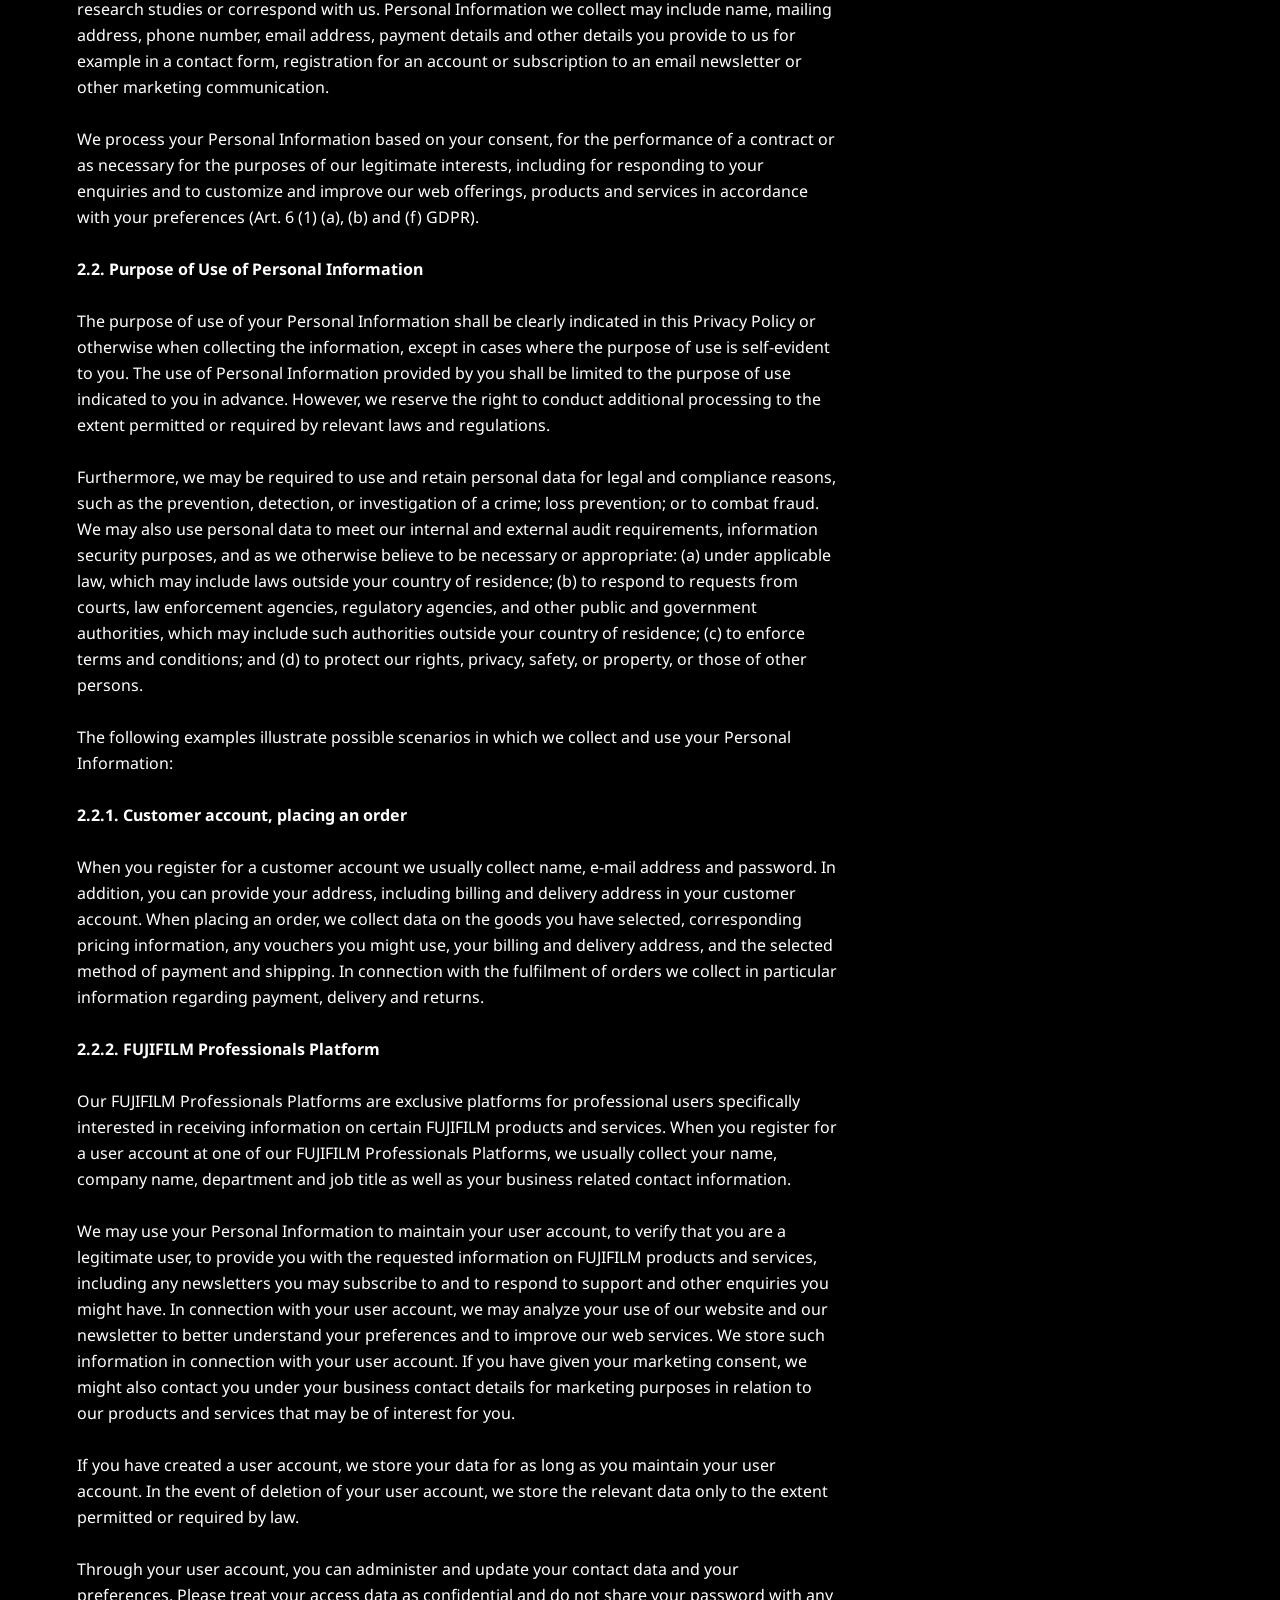
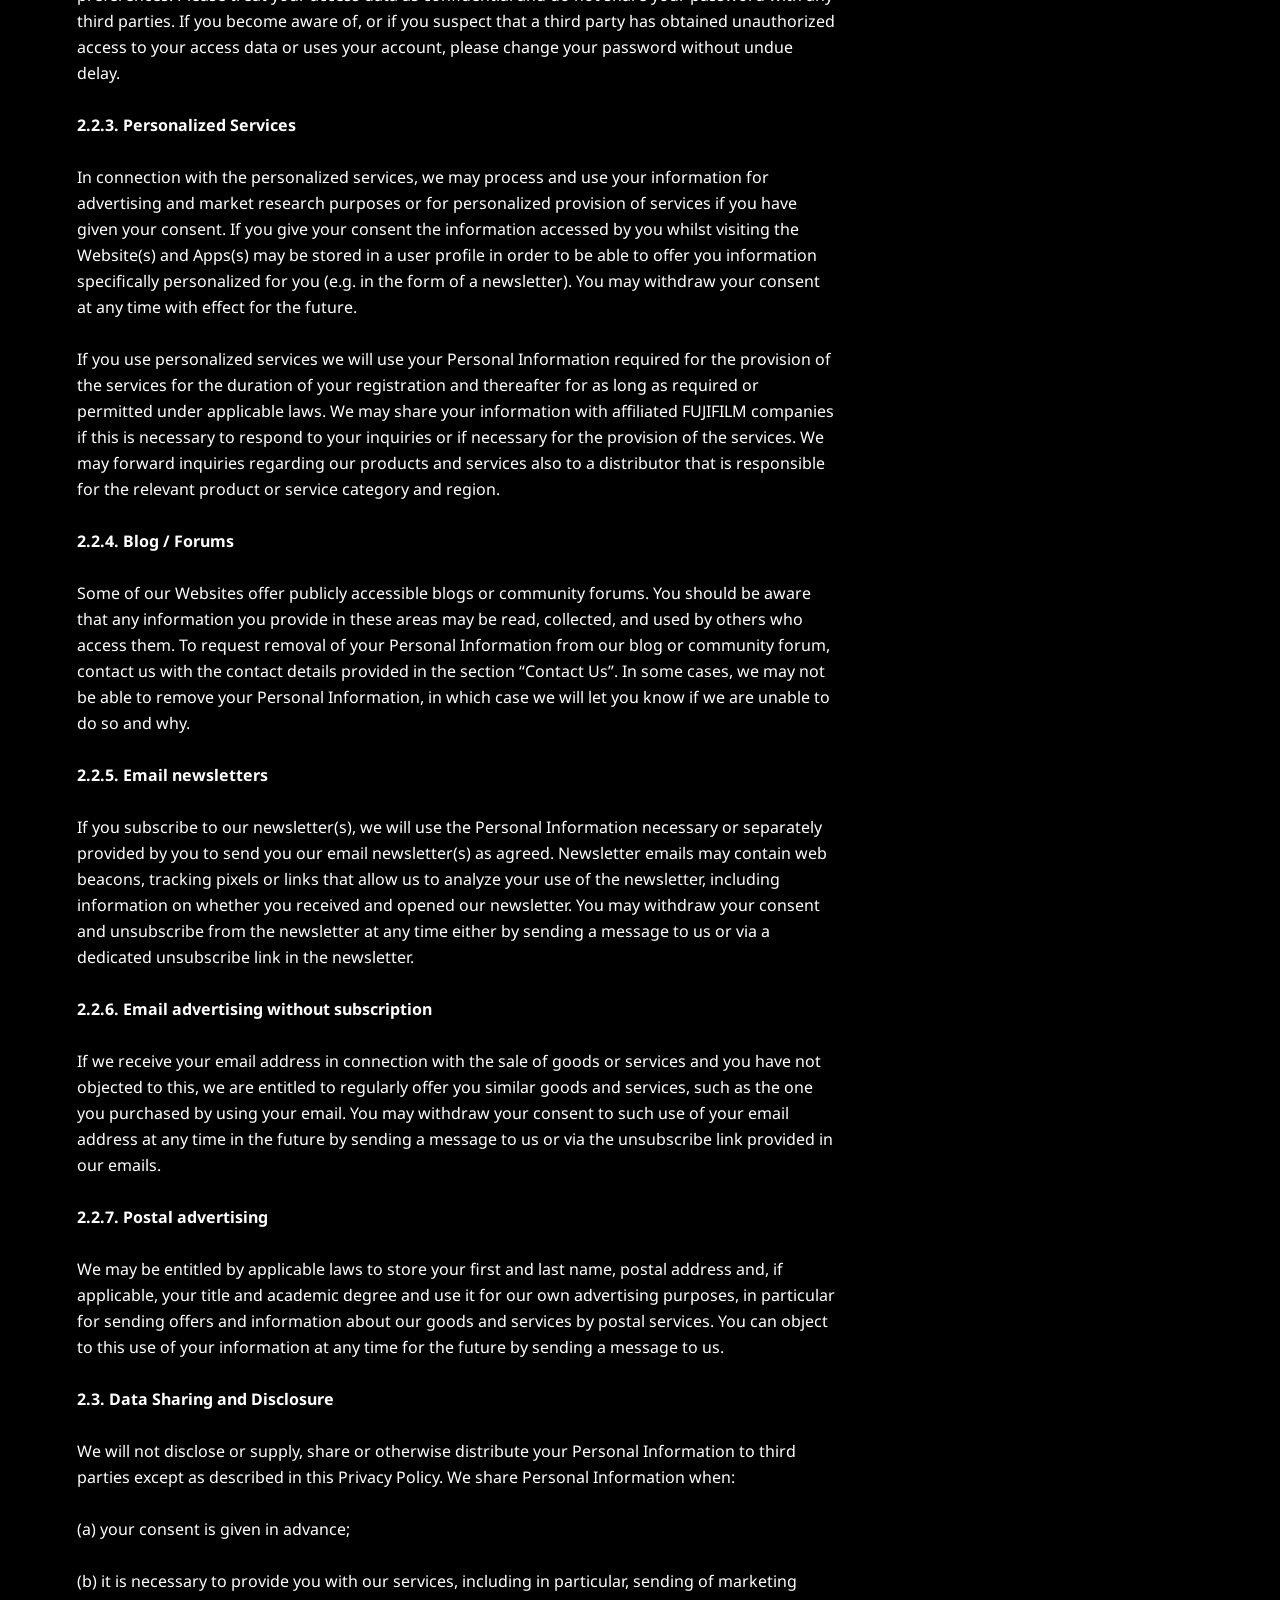
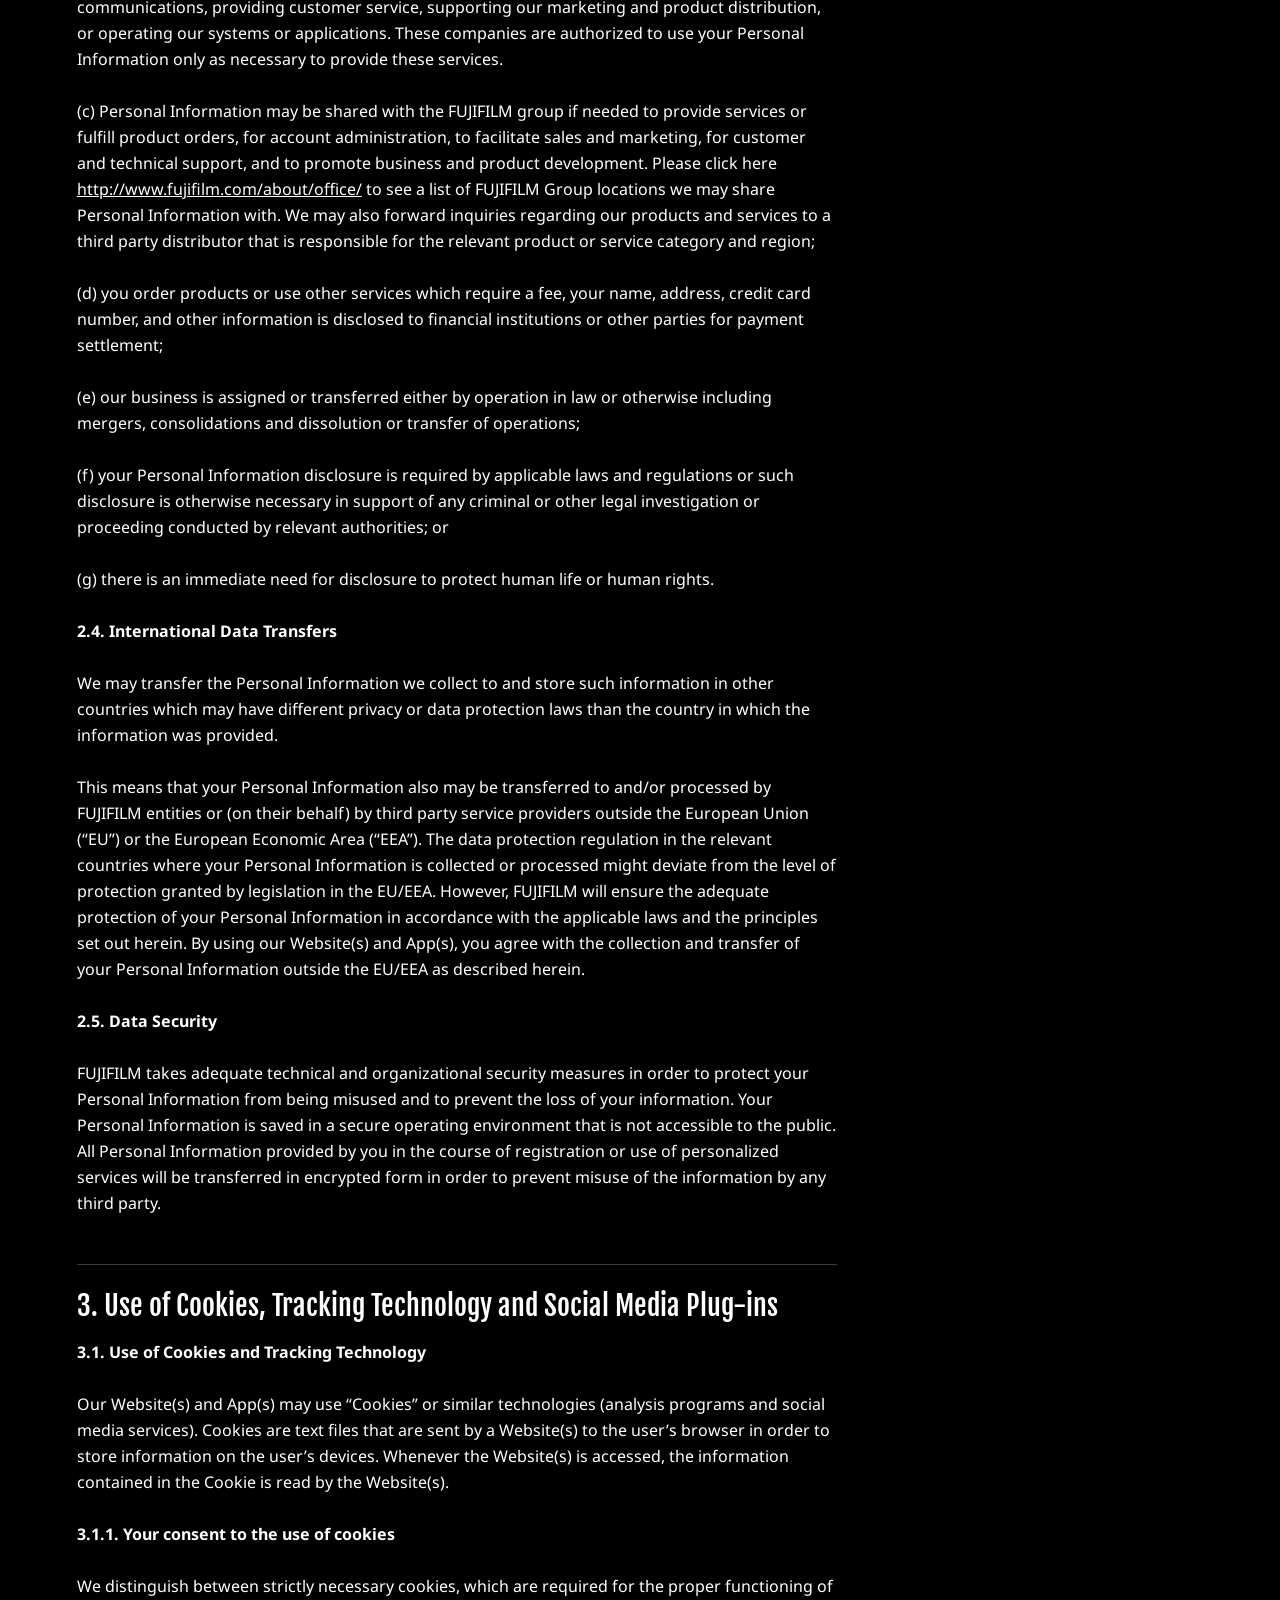
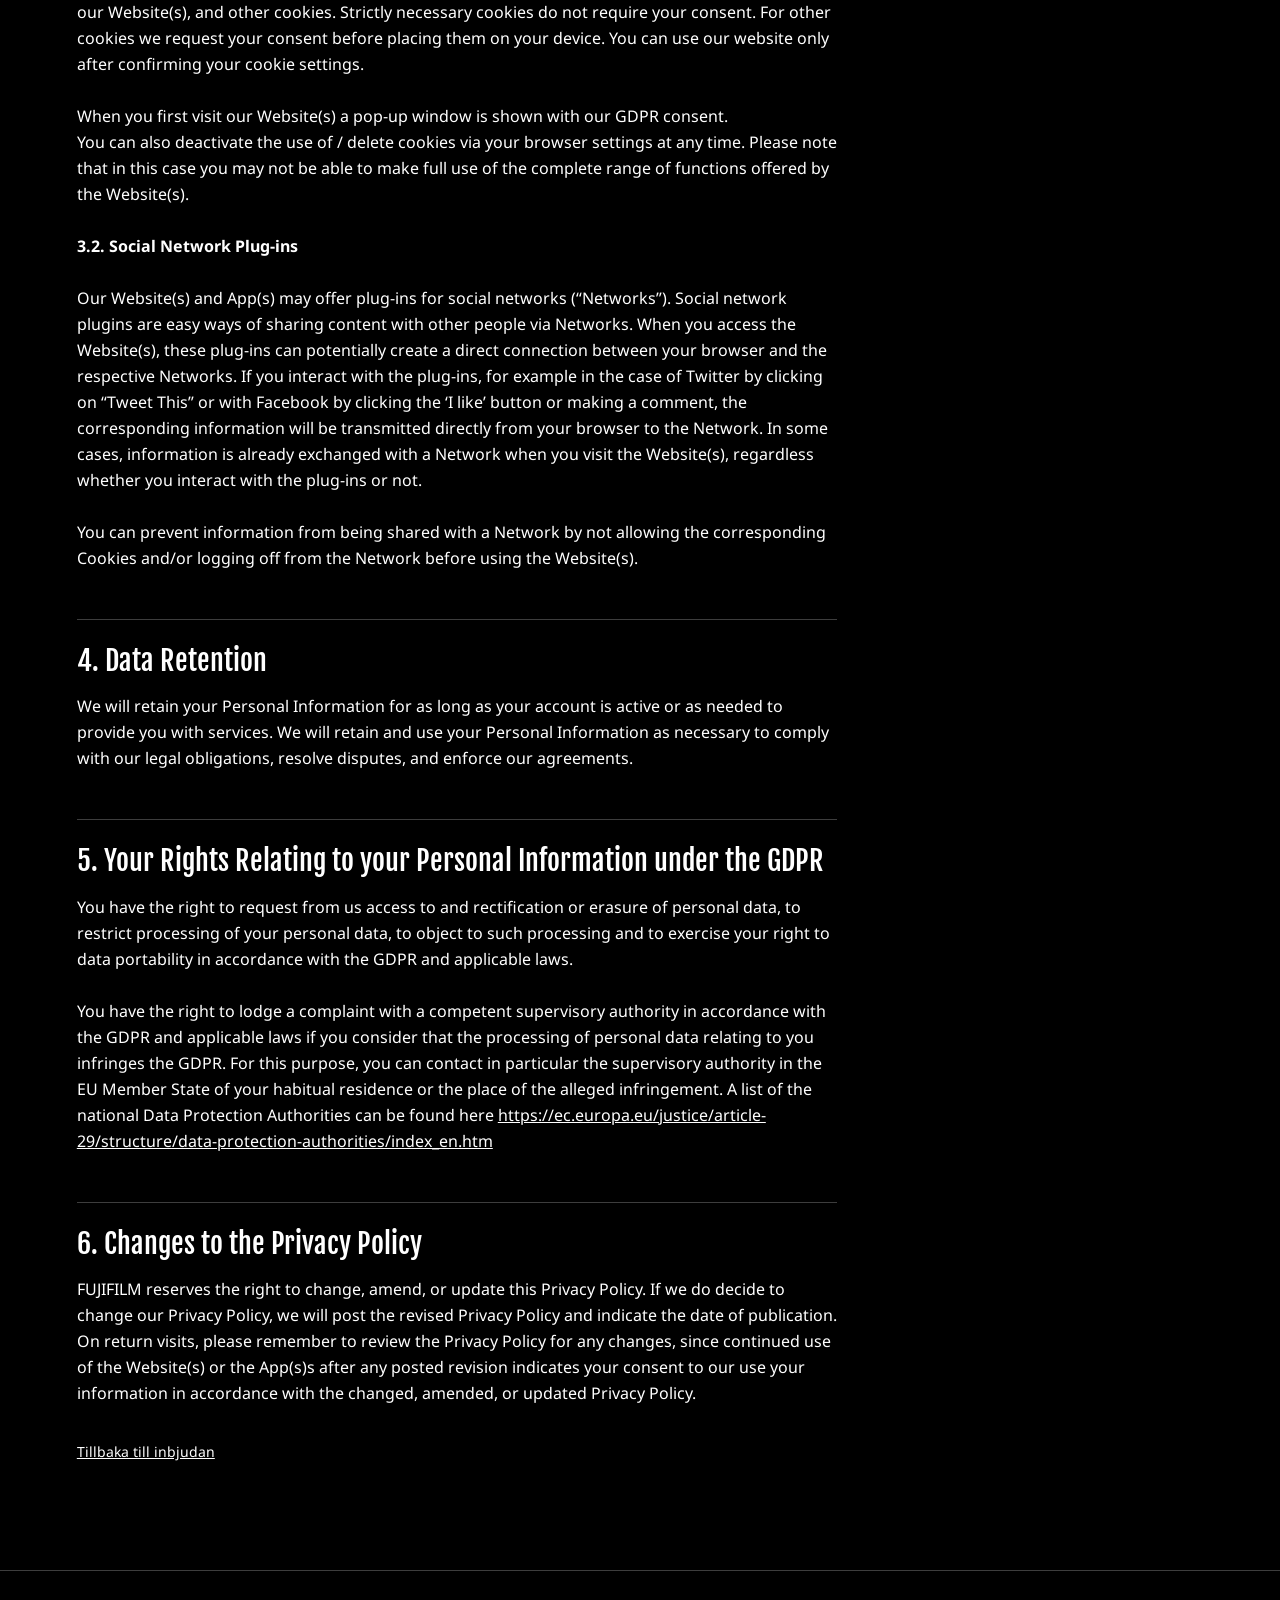
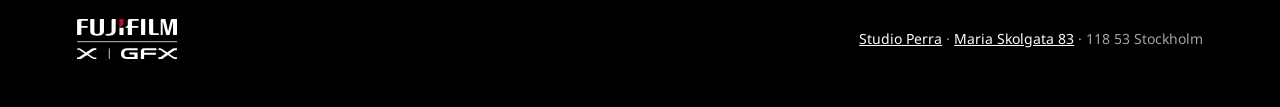
==== commit d19dfbec: "Text om 150 platser, städad privacy-sida Co-Authored-By: Claude Fable 5.2 <noreply@anthropic.com>" ====
--- a/privacy.html
+++ b/privacy.html
@@ -10,7 +10,7 @@
   <link rel="preconnect" href="https://fonts.googleapis.com">
   <link rel="preconnect" href="https://fonts.gstatic.com" crossorigin>
   <link href="https://fonts.googleapis.com/css2?family=Fjalla+One&family=Noto+Sans:wght@400;700&display=swap" rel="stylesheet">
-  <link rel="stylesheet" href="styles.css?v=6">
+  <link rel="stylesheet" href="styles.css?v=7">
 </head>
 <body>
 
@@ -23,7 +23,6 @@
     <div class="rule"></div>
     <h1 class="h2">Privacy Policy</h1>
     <div class="legal__body">
-        Privacy Policy
         <h2 class="h3 legal__heading">1. Scope of This Privacy Policy</h2>
         <p><strong>1.1. Scope of Application</strong><br><br>This Privacy Policy describes our commitment to the protection of data privacy and how we treat the Personal Information that we receive from visitors of this website (“Website(s)”) and users of software applications (“App(s)”) that (i) are managed and operated by FUJIFILM Europe or one of its affiliates as indicated under the Section “Data Controller” (“FUJIFILM” or “we”) and (ii) have a link to this Privacy Policy.<br><br>This Privacy Policy may also apply when referred to in an offline context, e.g. for workshops and other events and marketing activities.<br><br>In case stipulations that differ from this Privacy Policy are clearly indicated, the relevant differing stipulations shall prevail.<br><br><strong>1.2. Data Controller and Data Protection Officer</strong><br><br>The Data Controller in relation to any personal data that is collected within the scope of this Privacy Policy is FUJIFILM Europe GmbH, Balcke-Dürr-Allee 6, 40882 Ratingen, Germany. For further information please see the Website imprint.<br><br>Our Data Protection Officer / Data Protection Team can be contacted by post or via email at <a href="mailto:privacyoffice_eu@fujifilm.com">privacyoffice_eu@fujifilm.com</a><br><br><strong>1.3. External links</strong><br><br>This Privacy Policy does not apply to those websites that have published their own privacy statement and to third party sites, even if links to their websites are on our Website(s) and App(s). Please be aware that we are not responsible for the privacy practices of such other sites. We encourage our users to be aware when they leave one of our Websites and to read the privacy statements of each and every website that collects personal information.</p>
         <h2 class="h3 legal__heading">2. Management of Personal Information</h2>
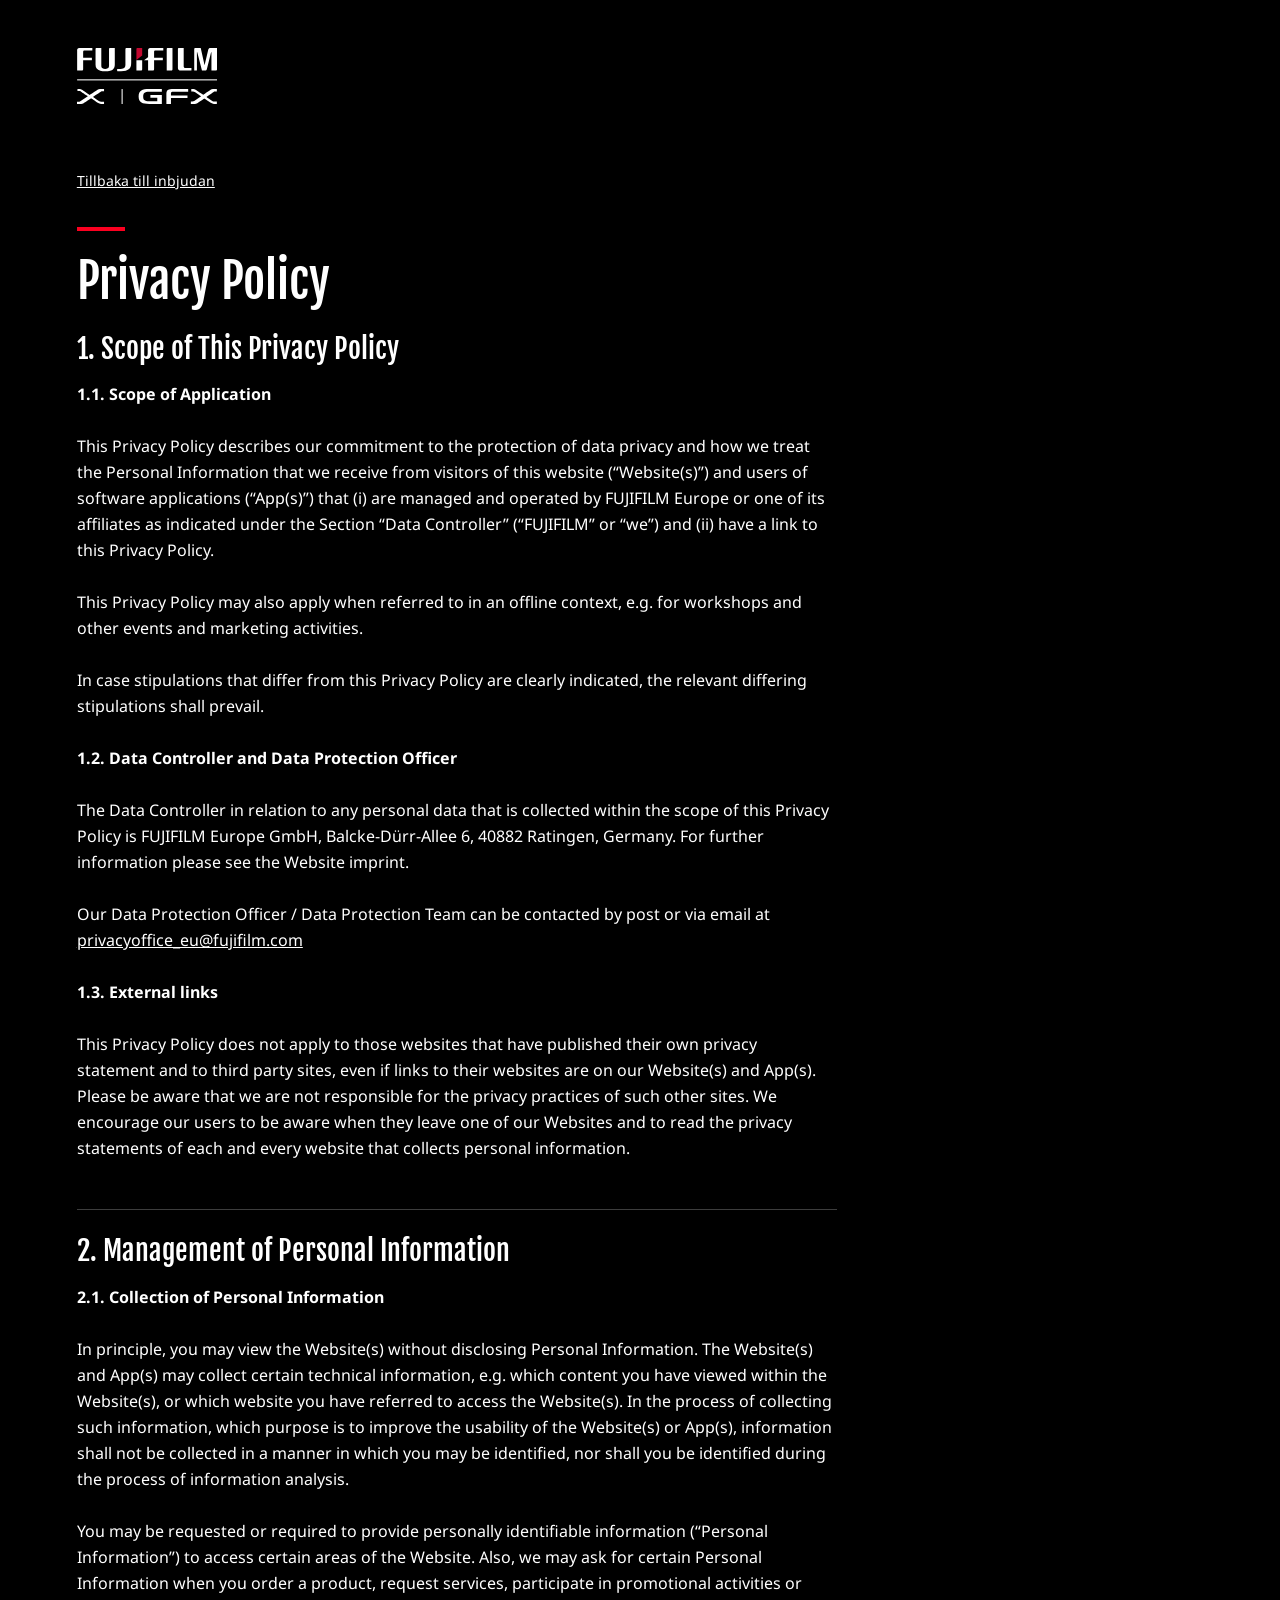
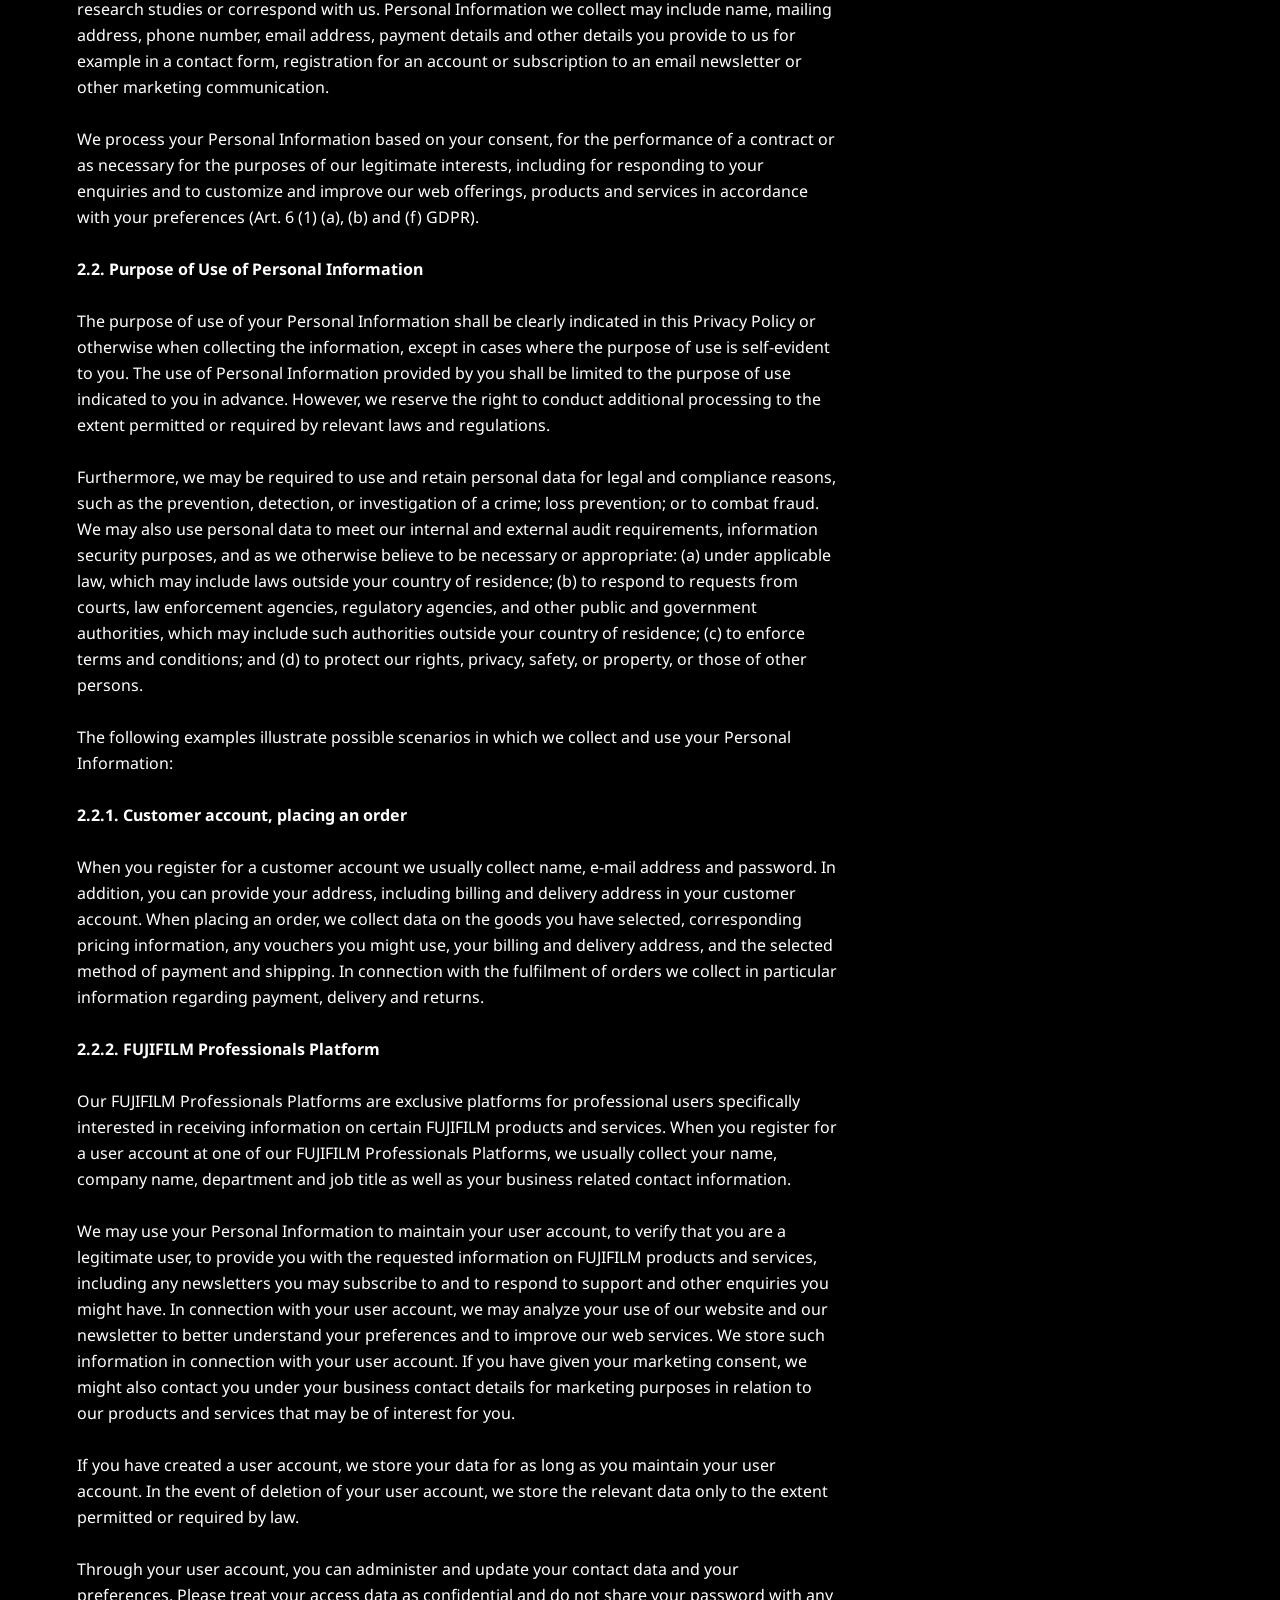
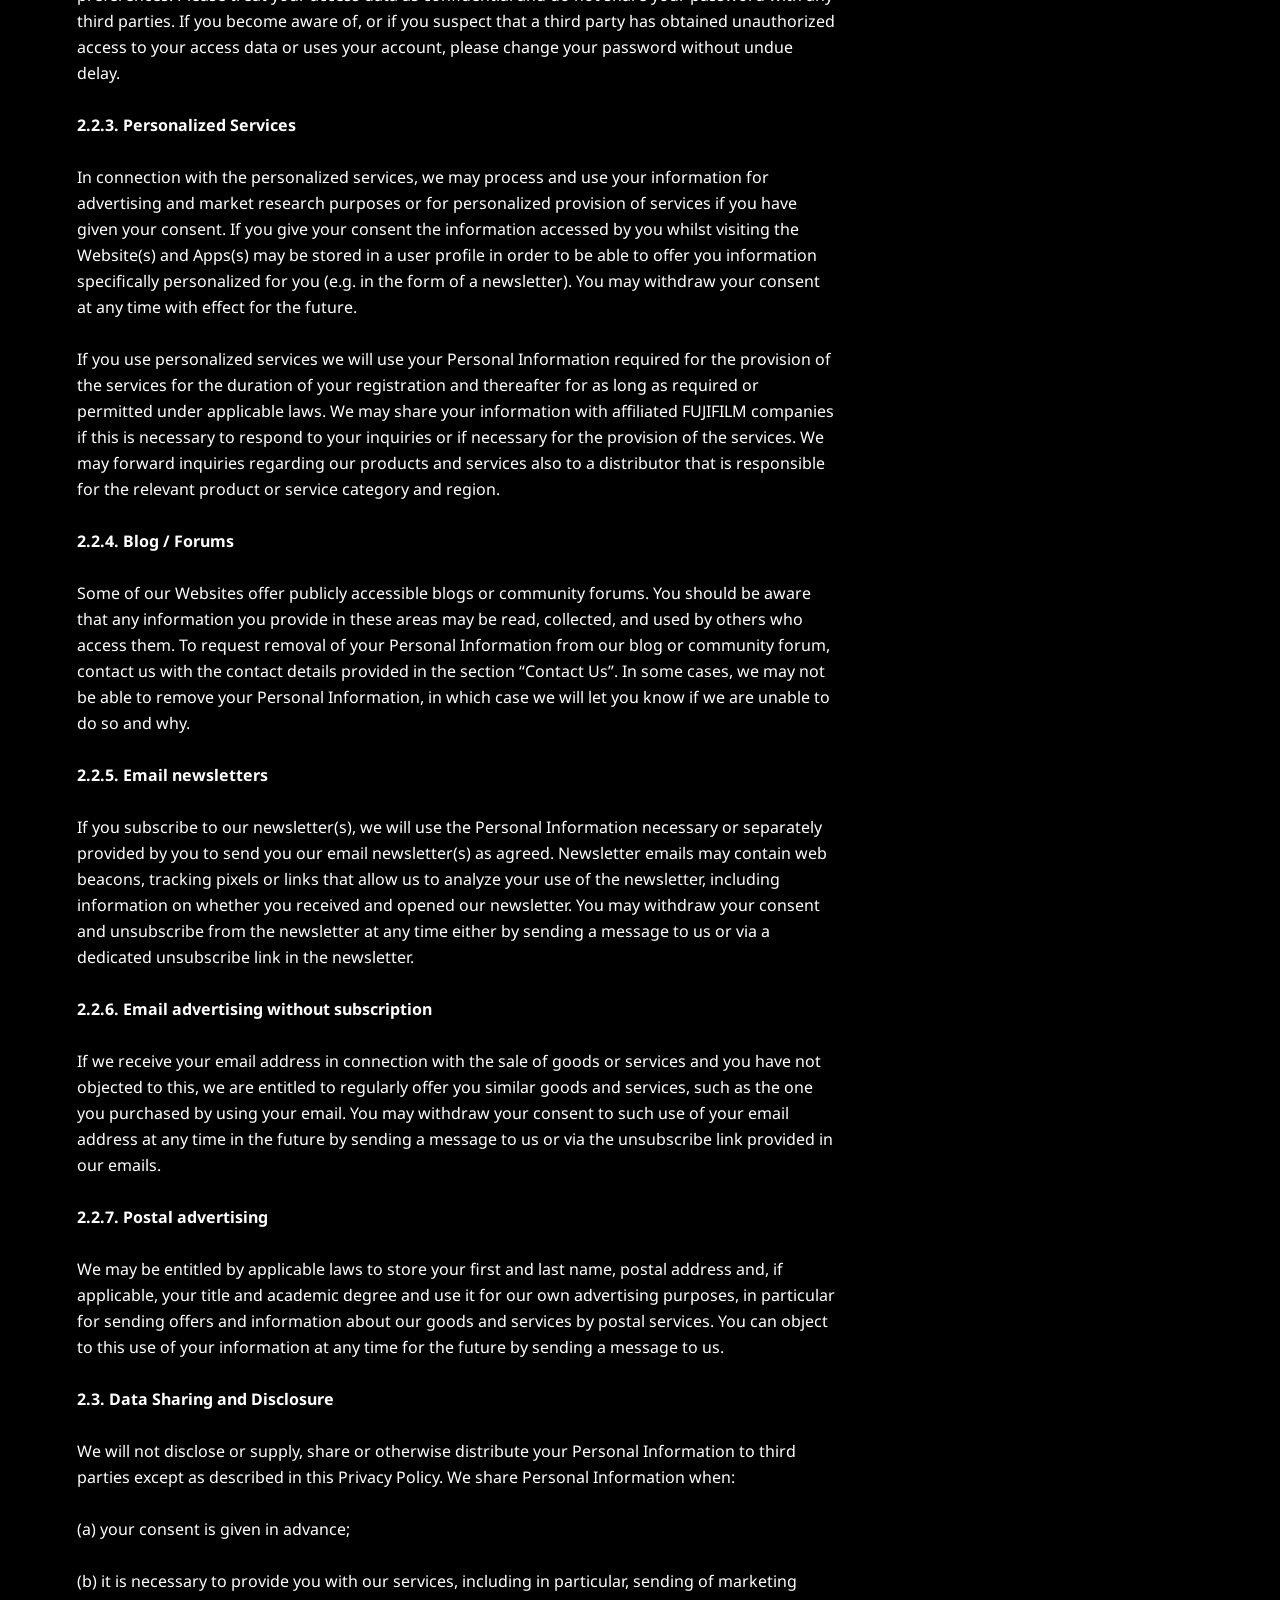
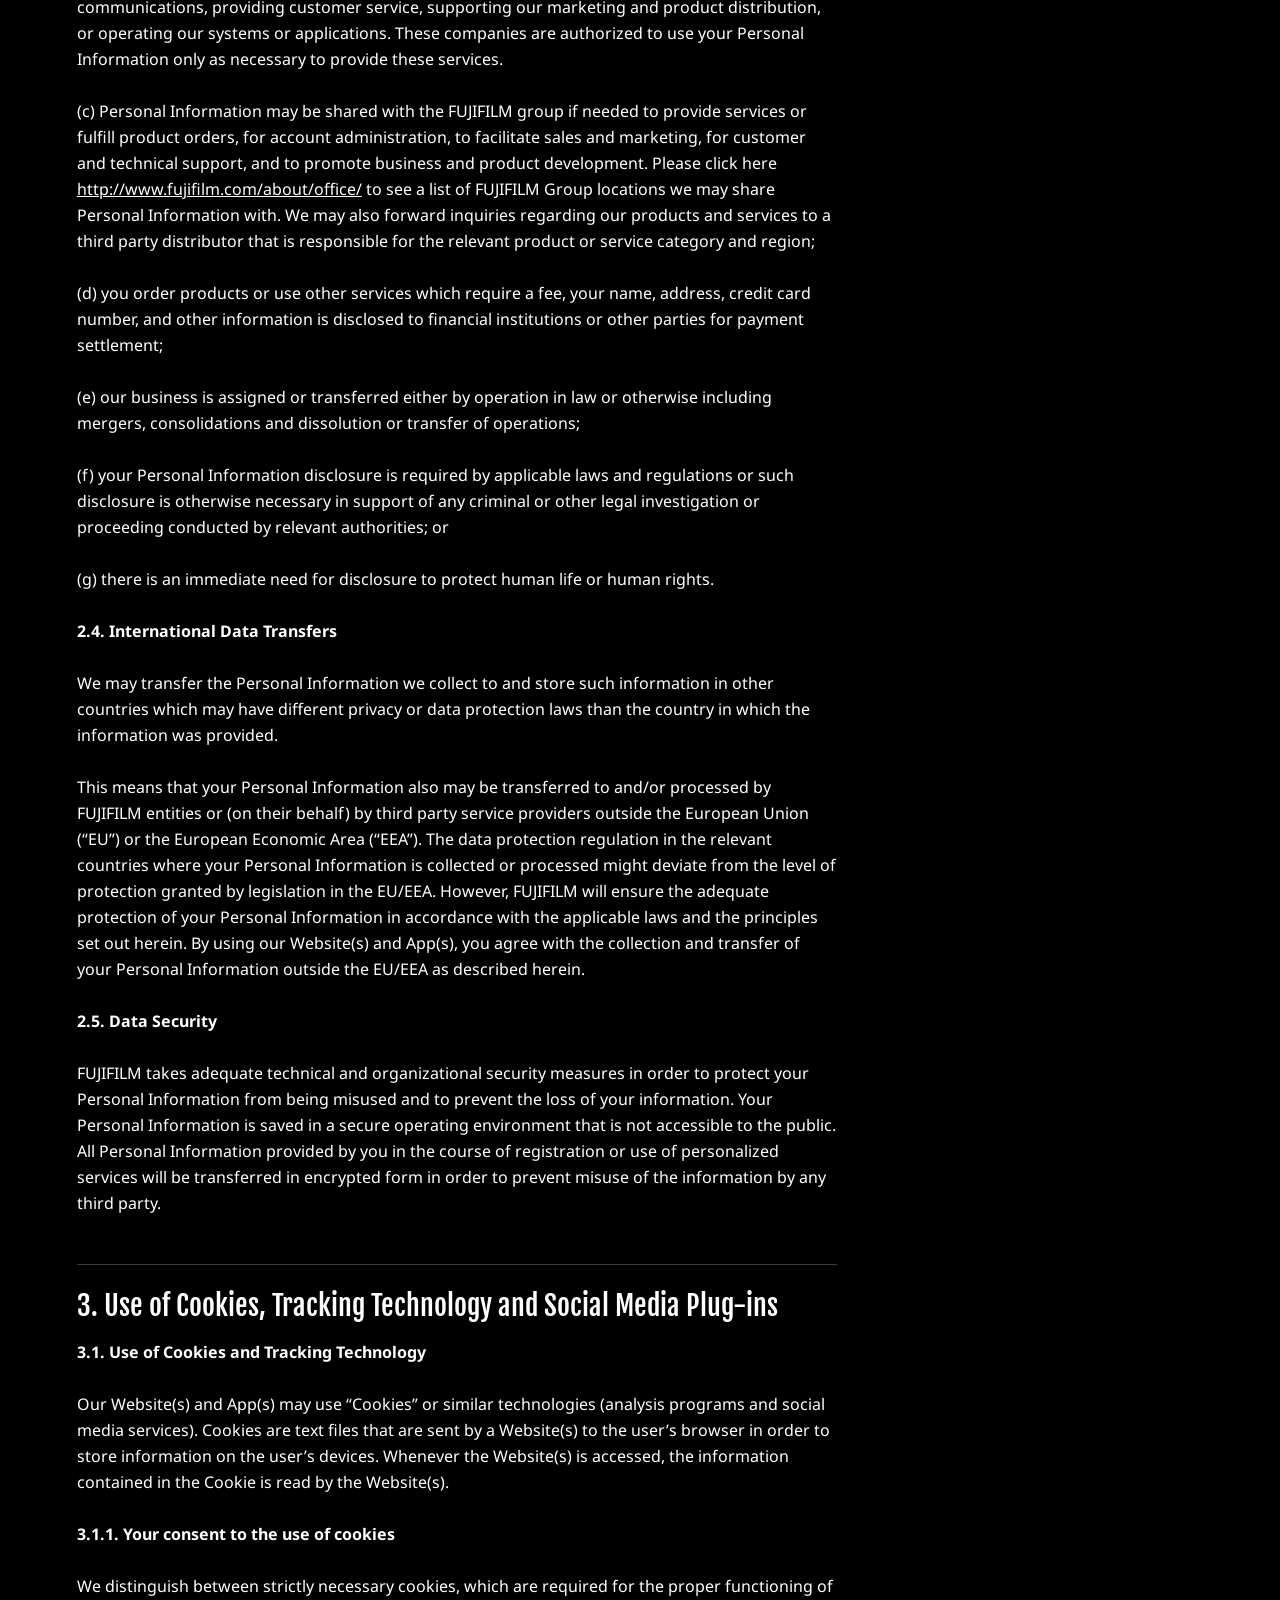
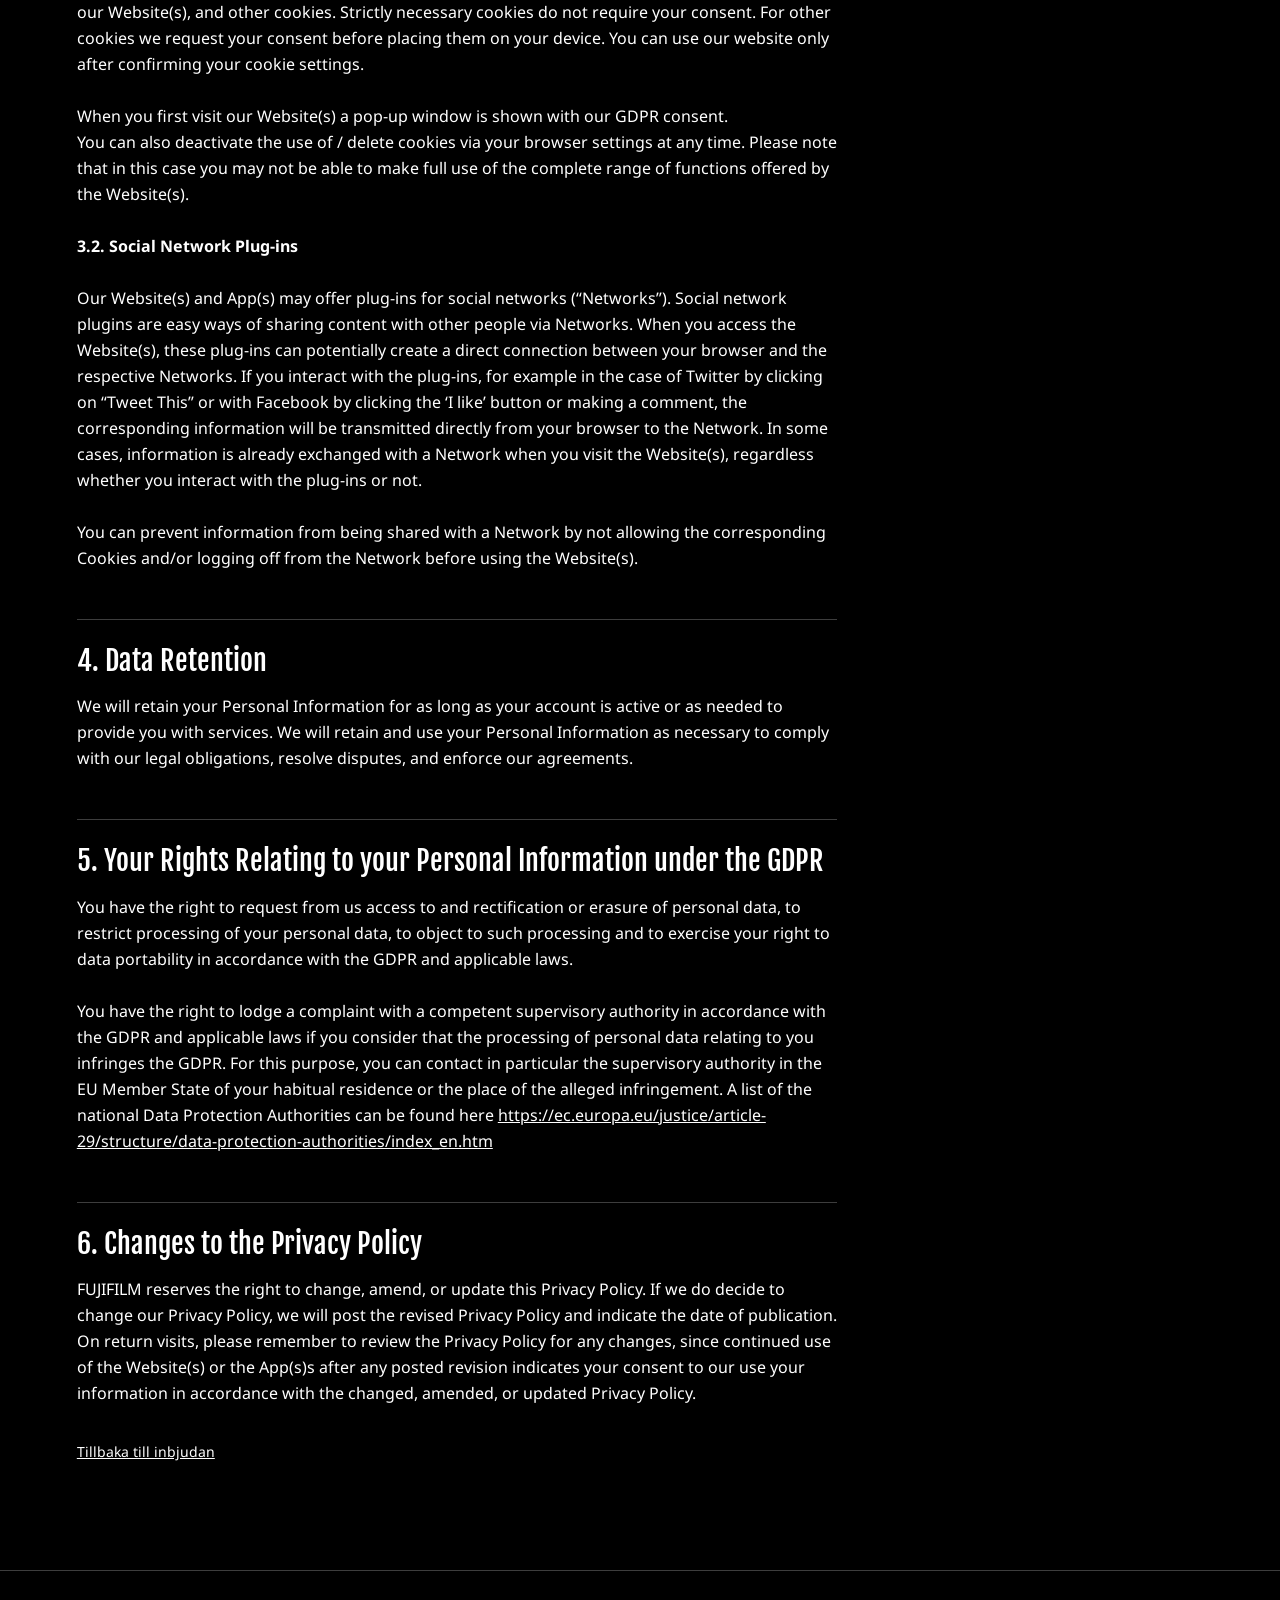
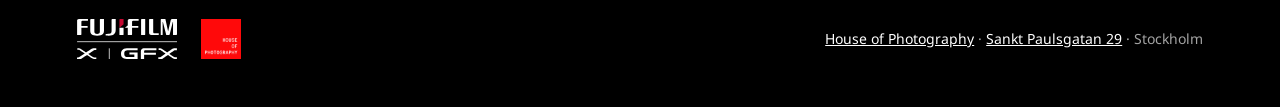
==== commit b17bedcd: "Kundkorr 2: ny plats, sluttid 22, ny ingress - Plats: House of Photography, Sankt Paulsgatan 29 - Ti" ====
--- a/privacy.html
+++ b/privacy.html
@@ -10,7 +10,7 @@
   <link rel="preconnect" href="https://fonts.googleapis.com">
   <link rel="preconnect" href="https://fonts.gstatic.com" crossorigin>
   <link href="https://fonts.googleapis.com/css2?family=Fjalla+One&family=Noto+Sans:wght@400;700&display=swap" rel="stylesheet">
-  <link rel="stylesheet" href="styles.css?v=7">
+  <link rel="stylesheet" href="styles.css?v=8">
 </head>
 <body>
 
@@ -42,8 +42,9 @@
   <footer class="footer">
     <div class="footer__logos">
       <img src="img/fujifilm-x-gfx-white.svg" alt="FUJIFILM X | GFX" class="footer__logo footer__logo--fujifilm" width="317" height="126" loading="lazy">
+      <img src="img/hop-logo.png" alt="House of Photography" class="footer__logo footer__logo--hop" width="240" height="240" loading="lazy">
     </div>
-    <p class="footer__address small muted" lang="sv"><a href="https://studioperra.se">Studio Perra</a><span class="footer__sep" aria-hidden="true"> · </span><a href="https://www.google.se/maps/place/Maria+Skolgata+83,+118+53+Stockholm/">Maria Skolgata 83</a><span class="footer__sep" aria-hidden="true"> · </span><span>118 53 Stockholm</span></p>
+    <p class="footer__address small muted" lang="sv"><a href="https://www.houseofphotography.se">House of Photography</a><span class="footer__sep" aria-hidden="true"> · </span><a href="https://www.google.com/maps/search/?api=1&amp;query=House+of+Photography+Sankt+Paulsgatan+29+Stockholm">Sankt Paulsgatan 29</a><span class="footer__sep" aria-hidden="true"> · </span><span>Stockholm</span></p>
   </footer>
 
 </body>
--- a/styles.css
+++ b/styles.css
@@ -151,6 +151,7 @@
 
 .hero__logos { display: flex; align-items: center; gap: var(--space-4); }
 .hero__logo--fujifilm { height: 56px; width: auto; }
+.hero__logo--hop { height: 56px; width: 56px; }
 
 .hero__text {
   display: flex;
@@ -407,6 +408,7 @@
 
 .footer__logos { display: flex; align-items: center; gap: var(--space-4); }
 .footer__logo--fujifilm { height: 40px; width: auto; }
+.footer__logo--hop { height: 40px; width: 40px; }
 
 /* ---------- Responsivt ---------- */
 
@@ -434,6 +436,8 @@
     background-repeat: no-repeat;
   }
   .hero__logo--fujifilm { height: 44px; }
+  .hero__logo--hop { height: 44px; width: 44px; }
+  .hero__logos { gap: var(--space-3); }
   .hero__text {
     max-width: none;
     padding: var(--space-5) var(--gutter) var(--space-6);
